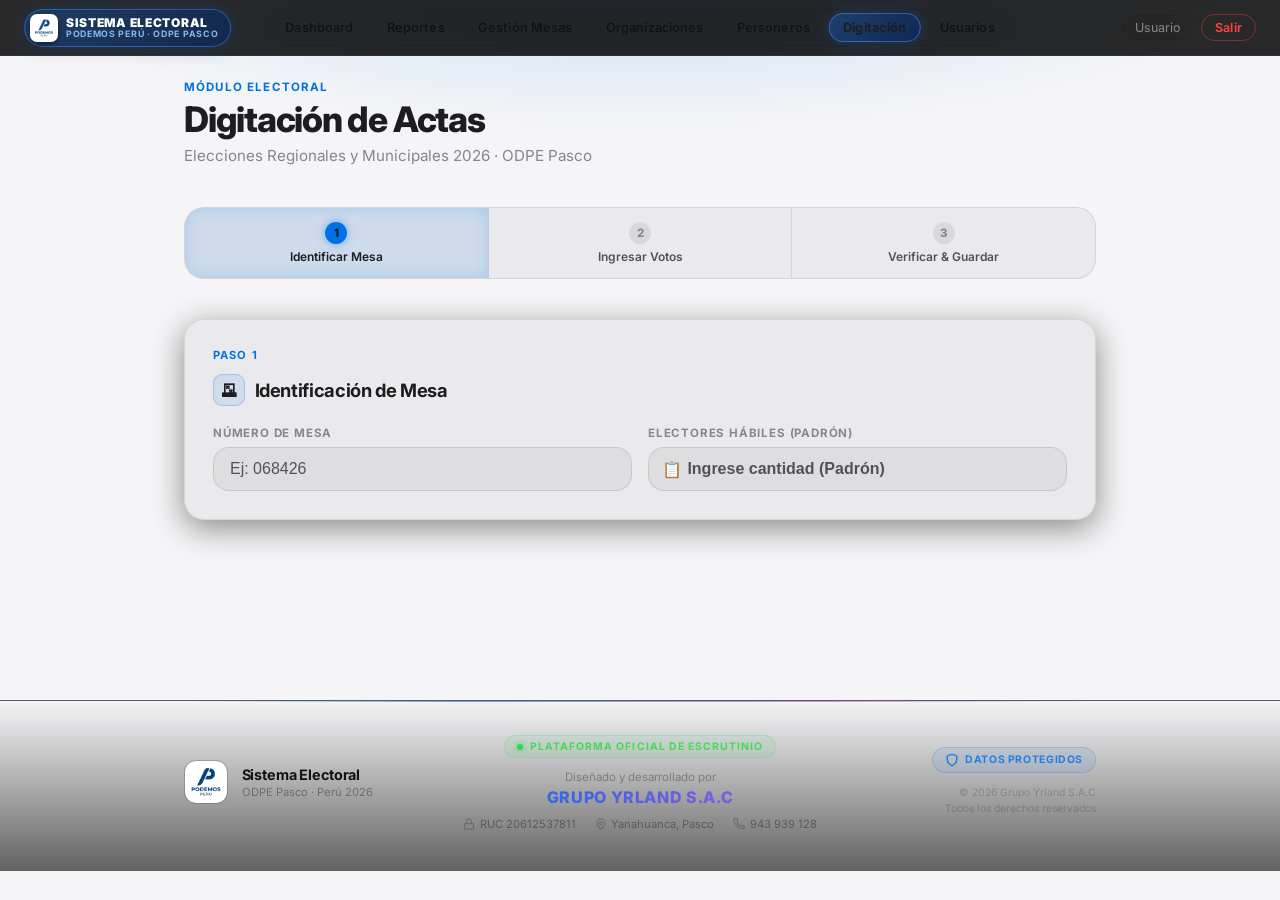
==== index.html @ b5cadf27 "color_fondo" ====
<!DOCTYPE html>
<html lang="es">
<head>
    <meta charset="UTF-8">
    <meta name="viewport" content="width=device-width, initial-scale=1.0">
    <meta http-equiv="Cache-Control" content="no-cache, no-store, must-revalidate">
    <meta http-equiv="Pragma" content="no-cache">
    <meta http-equiv="Expires" content="0">
    <title>Digitación de Actas | Sistema Electoral ODPE PASCO</title>
    <meta name="description" content="Digitación y cómputo de votos por organización política. Elecciones Regionales 2026 - ODPE Pasco.">
    <link rel="preconnect" href="https://fonts.googleapis.com">
    <link href="https://fonts.googleapis.com/css2?family=Inter:wght@300;400;500;600;700;800&display=swap" rel="stylesheet">
    <link rel="stylesheet" href="css/style.css?v=6">
    <style>
        /* ═══════════════════════════════════
           DESIGN TOKENS — Apple Dark
        ═══════════════════════════════════ */
        :root {
            --bg:           #000;
            --bg2:          #0a0a0a;
            --surface:      rgba(0, 0, 0, 0.045);
            --surface-h:    rgba(0, 0, 0, 0.075);
            --surface-a:    rgba(0, 0, 0, 0.10);
            --border:       rgba(0, 0, 0, 0.09);
            --border-h:     rgba(0, 0, 0, 0.16);
            --accent:       #0071e3;
            --accent-h:     #0077ed;
            --accent-glow:  rgba(0,113,227,0.3);
            --accent-light: rgba(0,113,227,0.12);
            --text:         #f5f5f7;
            --text-2:       #86868b;
            --text-3:       #515154;
            --ok:           #32d74b;
            --ok-light:     rgba(50,215,75,0.12);
            --warn:         #ffd60a;
            --warn-light:   rgba(255,214,10,0.12);
            --err:          #ff453a;
            --err-light:    rgba(255,69,58,0.12);
            --r:            16px;
            --r-lg:         20px;
            --shadow:       0 8px 32px rgba(0,0,0,0.55);
            --t:            all 0.22s cubic-bezier(0.4,0,0.2,1);
        }
        *,*::before,*::after{margin:0;padding:0;box-sizing:border-box;}
        html{scroll-behavior:smooth;}
        body{
            font-family:'Inter',-apple-system,BlinkMacSystemFont,sans-serif;
            background:var(--bg); color:var(--text);
            min-height:100vh; overflow-x:hidden;
            -webkit-font-smoothing:antialiased;
        }
        body::before{
            content:''; position:fixed; top:0;left:0;right:0;height:500px;
            background:radial-gradient(ellipse 70% 45% at 50% -5%,rgba(0,113,227,0.16) 0%,transparent 70%);
            pointer-events:none;z-index:0;
        }

        /* ── MESA FIELD STATES ── */
        .field-input.mesa-ok{
            border-color:rgba(50,215,75,0.5) !important;
            background:rgba(50,215,75,0.06) !important;
            box-shadow:0 0 0 3px rgba(50,215,75,0.18) !important;
        }
        .field-input.mesa-err{
            border-color:rgba(255,69,58,0.55) !important;
            background:rgba(255,69,58,0.06) !important;
            box-shadow:0 0 0 3px rgba(255,69,58,0.18) !important;
        }
        .mesa-feedback{
            margin-top:0.55rem;
            font-size:0.8rem;font-weight:600;
            display:flex;align-items:center;gap:0.4rem;
            padding:0.55rem 0.85rem;border-radius:10px;
            display:none;
            animation:feedIn 0.3s cubic-bezier(0.34,1.4,0.64,1);
        }
        @keyframes feedIn{from{opacity:0;transform:translateY(-6px);}to{opacity:1;transform:translateY(0);}}
        .mesa-feedback.ok{
            display:flex;
            background:rgba(50,215,75,0.1);
            border:0.5px solid rgba(50,215,75,0.25);
            color:var(--ok);
        }
        .mesa-feedback.err{
            display:flex;
            background:rgba(255,69,58,0.1);
            border:0.5px solid rgba(255,69,58,0.25);
            color:var(--err);
        }
        .mesa-feedback.loading{
            display:flex;
            background:rgba(0, 0, 0, 0.04);
            border:0.5px solid var(--border);
            color:var(--text-2);
        }
        /* Navbar brand — Podemos Perú colors */
        .navbar-brand-wrap{
            display:flex;align-items:center;gap:0.5rem;
            background:linear-gradient(135deg,rgba(27,75,138,0.55),rgba(10,40,90,0.7));
            border:1px solid rgba(59,130,246,0.55);
            border-radius:22px;
            padding:0.25rem 0.75rem 0.25rem 0.3rem;
            box-shadow:0 0 18px rgba(27,75,138,0.4),inset 0 0.5px 0 rgba(0, 0, 0, 0.1);
            text-decoration:none;flex-shrink:0;
        }
        .navbar-brand-wrap:hover{
            border-color:rgba(59,130,246,0.85);
            box-shadow:0 0 28px rgba(27,75,138,0.65),inset 0 0.5px 0 rgba(0, 0, 0, 0.15);
        }
        .navbar-logo{
            width:28px;height:28px;border-radius:7px;
            object-fit:cover;flex-shrink:0;
            background:white;padding:1px;
            box-shadow:0 2px 6px rgba(0,0,0,0.5);
        }
        .navbar-brand-text{
            display:flex;flex-direction:column;line-height:1.15;
        }
        .navbar-brand-main{
            font-size:0.75rem;font-weight:900;letter-spacing:0.06em;
            text-transform:uppercase;
            color:#1d1d1f;
            text-shadow:0 0 10px rgba(96,165,250,0.7);
        }
        .navbar-brand-sub{
            font-size:0.55rem;font-weight:700;letter-spacing:0.08em;
            text-transform:uppercase;
            color:#93c5fd;
            opacity:0.9;
        }

        
        /* ── TABS ── */
        .tabs-container {
            display: flex;
            gap: 0.5rem;
            margin-bottom: 1.5rem;
            border-bottom: 1px solid var(--border);
            padding-bottom: 0.5rem;
            overflow-x: auto;
        }
        .tab-btn {
            background: var(--surface);
            border: 1px solid var(--border);
            color: var(--text-2);
            padding: 0.5rem 1rem;
            border-radius: 8px;
            font-size: 0.85rem;
            font-weight: 600;
            cursor: pointer;
            transition: var(--t);
            white-space: nowrap;
        }
        .tab-btn:hover {
            background: var(--surface-h);
            color: var(--text);
        }
        .tab-btn.active {
            background: var(--accent-light);
            border-color: rgba(0,113,227,0.4);
            color: var(--accent);
        }
        .tab-content {
            display: none;
            animation: feedIn 0.3s cubic-bezier(0.34,1.4,0.64,1);
        }
        .tab-content.active {
            display: block;
        }

        /* ── NAVBAR ── */
        .navbar{
            position:fixed;top:0;left:0;right:0;z-index:1000;
            display:flex;align-items:center;justify-content:space-between;
            padding:0 1.5rem;height:56px;
            background:rgba(0, 0, 0, 0.82);
            backdrop-filter:saturate(180%) blur(24px);
            -webkit-backdrop-filter:saturate(180%) blur(24px);
            border-bottom:1px solid rgba(59,130,246,0.15);
        }
        .navbar-brand{
            font-size:1rem;font-weight:800;letter-spacing:-0.02em;
            background:linear-gradient(135deg,#60a5fa,#a78bfa);
            -webkit-background-clip:text;-webkit-text-fill-color:transparent;background-clip:text;
            white-space:nowrap;
        }
        .navbar-links{
            display:flex;align-items:center;gap:0.3rem;
            position:absolute;left:50%;transform:translateX(-50%);
            background:rgba(0, 0, 0, 0.04);
            border:0.5px solid rgba(0, 0, 0, 0.09);
            border-radius:26px;
            padding:0.22rem 0.3rem;
        }
        .navbar-links a{
            color:rgba(0, 0, 0, 0.55);
            text-decoration:none;
            font-size:0.8rem;
            font-weight:600;
            letter-spacing:0.01em;
            padding:0.38rem 0.9rem;
            border-radius:20px;
            border:0.5px solid transparent;
            transition:var(--t);
            white-space:nowrap;
        }
        .navbar-links a:hover{
            color:white;
            background:rgba(59,130,246,0.12);
            border-color:rgba(59,130,246,0.35);
            box-shadow:0 0 10px rgba(59,130,246,0.2);
        }
        .navbar-links a.active{
            color:white;
            background:linear-gradient(135deg,rgba(27,75,138,0.65),rgba(10,40,90,0.8));
            border-color:rgba(59,130,246,0.6);
            box-shadow:0 0 14px rgba(27,75,138,0.5), inset 0 0.5px 0 rgba(0, 0, 0, 0.1);
            font-weight:700;
        }
        .navbar-user{display:flex;align-items:center;gap:0.75rem;}
        .nav-user-name{
            font-size:0.8rem;color:var(--text-2);
            background:rgba(0, 0, 0, 0.04);
            border:0.5px solid rgba(0, 0, 0, 0.09);
            padding:0.3rem 0.75rem;border-radius:20px;
        }
        .btn-logout{
            background:transparent;border:0.5px solid rgba(255,69,58,0.4);
            color:var(--err);padding:0.35rem 0.85rem;border-radius:20px;
            font-size:0.8rem;font-weight:600;cursor:pointer;transition:var(--t);
            letter-spacing:0.02em;
        }
        .btn-logout:hover{background:var(--err);color:white;border-color:var(--err);box-shadow:0 0 12px rgba(255,69,58,0.4);}

        /* ── PAGE WRAPPER ── */
        .page{
            position:relative;z-index:1;
            max-width:960px;margin:0 auto;
            padding:80px 1.5rem 5rem;
        }

        /* ── PAGE HEADER ── */
        .page-eyebrow{
            font-size:0.72rem;font-weight:700;letter-spacing:0.1em;
            text-transform:uppercase;color:var(--accent);margin-bottom:0.4rem;
        }
        .page-title{
            font-size:2.2rem;font-weight:800;letter-spacing:-0.035em;
            line-height:1.1;margin-bottom:0.35rem;
        }
        .page-sub{font-size:0.95rem;color:var(--text-2);margin-bottom:2.5rem;}

        /* ── STEP INDICATOR ── */
        .steps{
            display:flex;gap:0;margin-bottom:2.5rem;
            background:var(--surface);border:0.5px solid var(--border);
            border-radius:var(--r-lg);overflow:hidden;
        }
        .step{
            flex:1;padding:0.9rem 0.5rem;text-align:center;
            font-size:0.75rem;font-weight:600;color:var(--text-3);
            border-right:0.5px solid var(--border);transition:var(--t);
            position:relative;
        }
        .step:last-child{border-right:none;}
        .step.active{background:var(--accent-light);color:var(--accent);}
        .step.done{color:var(--ok);}
        .step-num{
            display:block;width:22px;height:22px;border-radius:50%;
            margin:0 auto 0.3rem;font-size:0.72rem;font-weight:800;
            background:rgba(0, 0, 0, 0.08);line-height:22px;
        }
        .step.active .step-num{background:var(--accent);color:white;}
        .step.done .step-num{background:var(--ok);color:white;}

        /* ── SECTION CARD ── */
        .section-card{
            background:var(--surface);border:0.5px solid var(--border);
            border-radius:var(--r-lg);padding:1.75rem;margin-bottom:1.25rem;
            transition:var(--t);
        }
        .section-card:hover{border-color:var(--border-h);}
        .section-label{
            font-size:0.7rem;font-weight:700;letter-spacing:0.1em;
            text-transform:uppercase;color:var(--accent);margin-bottom:0.75rem;
        }
        .section-title{
            font-size:1.15rem;font-weight:700;letter-spacing:-0.02em;
            margin-bottom:1.25rem;display:flex;align-items:center;gap:0.6rem;
        }
        .section-title-icon{
            width:32px;height:32px;border-radius:9px;
            background:var(--accent-light);display:flex;align-items:center;justify-content:center;
            font-size:1rem;flex-shrink:0;
        }

        /* ── FORM FIELDS ── */
        .fields-grid{
            display:grid;grid-template-columns:1fr 1fr;gap:1rem;
        }
        @media(max-width:600px){.fields-grid{grid-template-columns:1fr;}}
        .field-group{display:flex;flex-direction:column;gap:0.4rem;}
        .field-group.full{grid-column:1/-1;}
        .field-label{
            font-size:0.72rem;font-weight:700;letter-spacing:0.07em;
            text-transform:uppercase;color:var(--text-2);
        }
        .field-input{
            background:rgba(0, 0, 0, 0.05);border:0.5px solid rgba(0, 0, 0, 0.1);
            border-radius:var(--r);padding:0.75rem 1rem;
            color:var(--text);font-size:1rem;font-weight:500;
            outline:none;transition:var(--t);width:100%;
        }
        .field-input::placeholder{color:var(--text-3);}
        .field-input:focus{
            border-color:var(--accent);background:rgba(0,113,227,0.07);
            box-shadow:0 0 0 3px var(--accent-glow);
        }
        select.field-input{cursor:pointer;}
        select.field-input option{background:#1c1c1e;color:var(--text);}

        /* ── MESA INFO CHIP (carga desde API) ── */
        .mesa-chip{
            margin-top:0.75rem;padding:0.6rem 1rem;
            background:var(--ok-light);border:0.5px solid rgba(50,215,75,0.22);
            border-radius:var(--r);font-size:0.82rem;color:var(--ok);
            display:none;align-items:center;gap:0.5rem;
        }
        .mesa-chip.visible{display:flex;}

        /* ══════════════════════════════════════
           PARTY CARDS — diseño con logo
        ══════════════════════════════════════ */
        .parties-grid{
            display:grid;
            grid-template-columns:repeat(auto-fill,minmax(270px,1fr));
            gap:0.9rem;
        }

        .party-card{
            background:rgba(0, 0, 0, 0.03);
            border:0.5px solid var(--border);
            border-radius:var(--r-lg);
            padding:1rem 1rem 1rem 1rem;
            display:flex;flex-direction:column;gap:0.85rem;
            transition:var(--t);
            position:relative;overflow:hidden;
            animation:cardIn 0.35s cubic-bezier(0.34,1.4,0.64,1) both;
        }
        @keyframes cardIn{
            from{opacity:0;transform:translateY(14px) scale(0.97);}
            to{opacity:1;transform:translateY(0) scale(1);}
        }
        .party-card::before{
            content:'';position:absolute;inset:0;
            background:linear-gradient(135deg,rgba(0, 0, 0, 0.025) 0%,transparent 55%);
            pointer-events:none;
        }
        .party-card:hover{
            border-color:rgba(0, 0, 0, 0.15);
            background:rgba(0, 0, 0, 0.055);
            transform:translateY(-2px);box-shadow:var(--shadow);
        }
        .party-card:focus-within{
            border-color:rgba(0,113,227,0.45);
            box-shadow:0 0 0 3px rgba(0,113,227,0.18);
        }

        /* Card header: logo + nombre */
        .party-head{display:flex;align-items:center;gap:0.75rem;}
        .party-logo{
            flex-shrink:0;
            width:52px;height:52px;border-radius:12px;
            background:rgba(0, 0, 0, 0.06);
            border:0.5px solid var(--border);
            display:flex;align-items:center;justify-content:center;
            overflow:hidden;
        }
        .party-logo img{
            width:100%;height:100%;object-fit:contain;border-radius:10px;
        }
        .party-logo-placeholder{font-size:1.5rem;opacity:0.35;}
        .party-meta{flex:1;min-width:0;}
        .party-order{
            font-size:0.65rem;font-weight:700;letter-spacing:0.08em;
            text-transform:uppercase;color:var(--accent);margin-bottom:0.1rem;
        }
        .party-name{
            font-size:0.88rem;font-weight:700;line-height:1.3;
            color:var(--text);
        }
        .party-siglas{font-size:0.75rem;color:var(--text-2);margin-top:0.1rem;}

        /* Vote counter */
        .vote-counter{
            display:flex;align-items:center;justify-content:space-between;
            gap:0.5rem;
            background:rgba(0,0,0,0.3);
            border:0.5px solid rgba(0, 0, 0, 0.08);
            border-radius:var(--r);padding:0.3rem 0.4rem 0.3rem 0.75rem;
        }
        .vote-value{
            flex:1;text-align:center;
            font-size:1.75rem;font-weight:800;letter-spacing:-0.04em;
            color:var(--text);background:transparent;border:none;
            outline:none;width:100%;min-width:0;
            -moz-appearance:textfield;
        }
        .vote-value::-webkit-outer-spin-button,
        .vote-value::-webkit-inner-spin-button{-webkit-appearance:none;margin:0;}
        .vote-value:focus{color:#60a5fa;}
        .btn-step{
            flex-shrink:0;width:36px;height:36px;border-radius:10px;
            background:rgba(0, 0, 0, 0.08);border:0.5px solid rgba(0, 0, 0, 0.1);
            color:var(--text-2);font-size:1.2rem;font-weight:700;
            cursor:pointer;transition:var(--t);
            display:flex;align-items:center;justify-content:center;
            line-height:1;user-select:none;
        }
        .btn-step:hover{background:var(--accent-light);color:var(--accent);border-color:rgba(0,113,227,0.3);}
        .btn-step:active{transform:scale(0.9);}
        .btn-step.minus:hover{background:var(--err-light);color:var(--err);border-color:rgba(255,69,58,0.3);}

        /* Cuando el input tiene valor > 0 */
        .party-card.has-votes{border-color:rgba(0,113,227,0.3);}
        .party-card.has-votes .vote-value{color:#60a5fa;}

        /* ── OTROS VOTOS (blancos, nulos, impugnados) ── */
        .other-votes-grid{
            display:grid;grid-template-columns:repeat(auto-fill,minmax(200px,1fr));gap:0.9rem;
        }
        .other-card{
            border:0.5px solid var(--border);border-radius:var(--r);
            padding:1rem;display:flex;flex-direction:column;gap:0.75rem;
            background:rgba(0, 0, 0, 0.03);transition:var(--t);
        }
        .other-card:focus-within{box-shadow:0 0 0 3px rgba(0,113,227,0.18);}
        .other-label{
            font-size:0.75rem;font-weight:700;letter-spacing:0.06em;
            text-transform:uppercase;display:flex;align-items:center;gap:0.4rem;
        }
        .other-label.blanco{color:#94a3b8;}
        .other-label.nulo{color:var(--err);}
        .other-label.impugnado{color:var(--warn);}
        .other-dot{width:8px;height:8px;border-radius:50%;flex-shrink:0;}
        .other-dot.blanco{background:#94a3b8;}
        .other-dot.nulo{background:var(--err);}
        .other-dot.impugnado{background:var(--warn);}

        /* ── VALIDATION BANNER ── */
        .validation-box{
            border-radius:var(--r);padding:1rem 1.25rem;
            display:flex;justify-content:space-between;align-items:center;
            flex-wrap:wrap;gap:0.75rem;margin-top:1.5rem;
            transition:var(--t);
            border:0.5px solid rgba(0, 0, 0, 0.08);
            background:rgba(0, 0, 0, 0.03);
        }
        .validation-box.ok{background:var(--ok-light);border-color:rgba(50,215,75,0.3);}
        .validation-box.err{background:var(--err-light);border-color:rgba(255,69,58,0.3);}
        .validation-box.warn{background:var(--warn-light);border-color:rgba(255,214,10,0.3);}
        .validation-box.info{background:rgba(0,113,227,0.12);border-color:rgba(59,130,246,0.35);}
        .val-left{display:flex;align-items:center;gap:0.6rem;flex-wrap:wrap;}
        .val-icon{font-size:1.2rem;}
        .val-text{font-size:0.9rem;font-weight:600;}
        .validation-box.ok   .val-text{color:var(--ok);}
        .validation-box.err  .val-text{color:var(--err);}
        .validation-box.warn .val-text{color:var(--warn);}
        .validation-box.info .val-text{color:#93c5fd;}
        .val-right{font-size:0.82rem;color:var(--text-2);font-weight:500;}
        .val-right strong{color:var(--text);font-weight:700;}
        .btn-val-sync{
            background:linear-gradient(135deg,#0071e3,#005bb5);
            border:none;color:#1d1d1f;
            padding:0.25rem 0.65rem;border-radius:8px;
            font-size:0.75rem;font-weight:700;cursor:pointer;
            display:inline-flex;align-items:center;gap:0.3rem;
            box-shadow:0 2px 8px rgba(0,113,227,0.35);
            transition:all 0.15s ease;
            vertical-align:middle;
        }
        .btn-val-sync:hover{
            background:#0077ed;transform:translateY(-1px);box-shadow:0 4px 12px rgba(0,113,227,0.5);
        }

        /* Progress bar */
        .vote-progress{
            width:100%;height:4px;border-radius:2px;
            background:rgba(0, 0, 0, 0.07);
            margin-top:0.75rem;overflow:hidden;
        }
        .vote-progress-fill{
            height:100%;border-radius:2px;width:0%;
            background:linear-gradient(90deg,var(--accent),#a78bfa);
            transition:width 0.4s cubic-bezier(0.4,0,0.2,1);
        }

        /* ── SUBMIT BUTTON ── */
        .btn-submit{
            width:100%;margin-top:1.5rem;padding:1rem;
            background:var(--accent);border:none;border-radius:14px;
            color:white;font-size:1rem;font-weight:700;letter-spacing:0.01em;
            cursor:pointer;transition:var(--t);
            display:flex;align-items:center;justify-content:center;gap:0.5rem;
        }
        .btn-submit:hover:not(:disabled){
            background:var(--accent-h);transform:translateY(-1px);
            box-shadow:0 6px 24px var(--accent-glow);
        }
        .btn-submit:disabled{
            background:rgba(0, 0, 0, 0.08);color:var(--text-3);
            cursor:not-allowed;transform:none;box-shadow:none;
        }

        /* ── LOADING SKELETON ── */
        .skeleton{
            background:rgba(0, 0, 0, 0.06);border-radius:var(--r-lg);
            animation:shimmer 1.4s ease infinite;
            height:120px;
        }
        @keyframes shimmer{
            0%,100%{opacity:0.6;} 50%{opacity:1;}
        }

        /* ── TOAST ── */
        .toast{
            position:fixed;bottom:2rem;left:50%;
            transform:translateX(-50%) translateY(120px);
            background:rgba(28,28,30,0.96);backdrop-filter:blur(20px);
            border:0.5px solid var(--border);border-radius:22px;
            padding:0.75rem 1.25rem;
            font-size:0.875rem;font-weight:500;color:var(--text);
            z-index:9999;display:flex;align-items:center;gap:0.5rem;
            transition:transform 0.4s cubic-bezier(0.34,1.56,0.64,1);
            white-space:nowrap;box-shadow:var(--shadow);
        }
        .toast.show{transform:translateX(-50%) translateY(0);}
        .toast.success{border-color:rgba(50,215,75,0.3);}
        .toast.error{border-color:rgba(255,69,58,0.3);}

        /* Spinner */
        .spinner{
            display:inline-block;width:16px;height:16px;
            border:2px solid rgba(0, 0, 0, 0.15);border-top-color:white;
            border-radius:50%;animation:spin 0.7s linear infinite;
        }
        @keyframes spin{to{transform:rotate(360deg);}}

        @media(max-width:768px){
            .navbar-links{display:none;}
            .page-title{font-size:1.7rem;}
            .steps{display:none;}
            .parties-grid{grid-template-columns:1fr 1fr;}
        }
        @media(max-width:480px){
            .parties-grid{grid-template-columns:1fr;}
        }
    </style>
</head>
<body>

<!-- ── NAVBAR ── -->
<nav class="navbar">
    <a href="dashboard.html" class="navbar-brand-wrap">
        <img src="img/podemos_peru_logo.jpg" alt="Podemos Perú" class="navbar-logo">
        <div class="navbar-brand-text">
            <span class="navbar-brand-main">Sistema Electoral</span>
            <span class="navbar-brand-sub">Podemos Perú &middot; ODPE Pasco</span>
        </div>
    </a>
    <div class="navbar-links">
        <a href="dashboard.html">Dashboard</a>
        <a href="reportes.html">Reportes</a>
        <a href="mesas.html">Gestión Mesas</a>
        <a href="organizaciones.html">Organizaciones</a>
        <a href="personeros.html">Personeros</a>
        <a href="index.html" class="active">Digitación</a>
        <a href="usuarios.html">Usuarios</a>
    </div>
    <div class="navbar-user">
        <span class="nav-user-name" id="navUsername">Usuario</span>
        <button class="btn-logout" id="btnLogout">Salir</button>
    </div>
</nav>

<div class="page">

    <!-- Header -->
    <p class="page-eyebrow">Módulo Electoral</p>
    <h1 class="page-title">Digitación de Actas</h1>
    <p class="page-sub">Elecciones Regionales y Municipales 2026 · ODPE Pasco</p>

    <!-- Steps -->
    <div class="steps">
        <div class="step active" id="step1">
            <span class="step-num">1</span>Identificar Mesa
        </div>
        <div class="step" id="step2">
            <span class="step-num">2</span>Ingresar Votos
        </div>
        <div class="step" id="step3">
            <span class="step-num">3</span>Verificar &amp; Guardar
        </div>
    </div>

    <form id="actaForm" novalidate>

        <!-- ══ PASO 1: IDENTIFICACIÓN ══ -->
        <div class="section-card">
            <p class="section-label">Paso 1</p>
            <h2 class="section-title">
                <span class="section-title-icon">🗳</span>
                Identificación de Mesa
            </h2>
            <div class="fields-grid">
                <div class="field-group">
                    <label class="field-label" for="id_mesa">Número de Mesa</label>
                    <div style="position:relative;">
                        <input type="text" class="field-input" id="id_mesa" name="id_mesa"
                               placeholder="Ej: 068426" required maxlength="10"
                               autocomplete="off" inputmode="numeric"
                               style="padding-right:2.5rem;">
                        <span id="mesaSpinner" style="position:absolute;right:0.9rem;top:50%;transform:translateY(-50%);display:none;">
                            <span class="spinner" style="width:14px;height:14px;border-width:1.5px;"></span>
                        </span>
                    </div>
                    <div class="mesa-feedback" id="mesaFeedback"></div>
                </div>

                <div class="field-group">
                    <label class="field-label" for="electores_habiles">
                        Electores Hábiles (Padrón)
                    </label>
                    <div style="position:relative;">
                        <input type="number" class="field-input" id="electores_habiles"
                               placeholder="Ingrese cantidad (Padrón)"
                               required min="1" inputmode="numeric"
                               style="padding-left:2.4rem;color:var(--ok);font-weight:700;">
                        <span style="position:absolute;left:0.85rem;top:50%;transform:translateY(-50%);font-size:1rem;pointer-events:none;">&#x1F4CB;</span>
                    </div>
                </div>

                <!-- Info del Personero (Se muestra dinámicamente) -->
                <div class="field-group" id="personeroBox" style="display: none; grid-column: 1 / -1; background: rgba(50,215,75,0.08); border: 1px solid rgba(50,215,75,0.2); border-radius: var(--radius-md); padding: 1rem; margin-top: 0.5rem;">
                    <div style="display: flex; align-items: center; gap: 0.75rem;">
                        <div style="font-size: 2rem;">👤</div>
                        <div>
                            <div style="font-size: 0.75rem; color: var(--success); font-weight: 700; text-transform: uppercase; letter-spacing: 0.05em; margin-bottom: 0.2rem;">
                                Personero <span id="personeroTipoLabel">Titular</span> Asignado
                            </div>
                            <div id="personeroNombreLabel" style="font-size: 1.1rem; font-weight: 800; color: var(--text-primary); line-height: 1.2;"></div>
                            <div style="font-size: 0.85rem; color: var(--text-secondary); margin-top: 0.2rem;">
                                DNI: <span id="personeroDniLabel" style="color: var(--text-primary); font-weight: 600;"></span> &nbsp;&middot;&nbsp; 
                                Cel: <span id="personeroCelLabel" style="color: var(--text-primary); font-weight: 600;"></span>
                            </div>
                        </div>
                    </div>
                </div>

            </div>
            <!-- Chip de mesa encontrada -->
            <div class="mesa-chip" id="mesaChip">
                <span>✓</span>
                <span id="mesaChipText">Mesa verificada</span>
            </div>
        </div>

        
        <!-- ══ PASO 2: ESCRUTINIO ══ -->
        <div class="section-card" id="escrutinioSection" style="display:none;">
            <p class="section-label">Paso 2</p>
            <h2 class="section-title">
                <span class="section-title-icon">📝</span>
                Ingreso de Escrutinio por Elección
            </h2>
            
            <div class="tabs-container" id="tabsContainer">
                <button type="button" class="tab-btn active" data-tab="1">1. Acta Regional</button>
                <button type="button" class="tab-btn" data-tab="2">2. Acta Municipal</button>
            </div>

            <!-- Banner llamativo de bloqueo -->
            <div id="alertLockContainer" style="display:none; background:linear-gradient(135deg, rgba(255,159,10,0.2), rgba(255,69,58,0.1)); border:1px solid rgba(255,159,10,0.5); padding:1.25rem; border-radius:12px; margin-bottom:1.5rem; align-items:flex-start; gap:1rem; box-shadow: 0 4px 16px rgba(255,159,10,0.15);">
                <div style="font-size:2rem; line-height:1;">⚠️</div>
                <div>
                    <h4 style="color:#ff9f0a; font-size:1rem; margin-bottom:0.3rem; font-weight:800; text-transform:uppercase; letter-spacing:0.05em;">Atención: Datos ya registrados</h4>
                    <p id="alertLockText" style="color:#e5e5ea; font-size:0.9rem; line-height:1.5;">Ya existen datos registrados.</p>
                </div>
            </div>

            <div class="tab-content active" id="tab-content-1">
                <h3 class="section-title" style="font-size: 0.95rem; margin-bottom: 1rem; text-align: center; color: var(--accent);">
                    ELECCIONES REGIONALES
                </h3>
                
                <div class="table-responsive" style="overflow-x: auto; margin-bottom: 1rem;">
                    <table class="acta-table" style="width: 100%; border-collapse: collapse; background: rgba(0, 0, 0, 0.03); border: 1px solid var(--border); border-radius: var(--r-lg);">
                        <thead>
                            <tr>
                                <th style="padding: 1rem; border-bottom: 1px solid var(--border); text-align: left; width: 40%;">ORGANIZACIONES POLÍTICAS</th>
                                <th style="padding: 1rem; border-bottom: 1px solid var(--border); text-align: center; border-left: 1px solid var(--border);">GOB. Y VICEGOB.</th>
                                <th style="padding: 1rem; border-bottom: 1px solid var(--border); text-align: center; border-left: 1px solid var(--border);">CONSEJERO REGIONAL</th>
                            </tr>
                        </thead>
                        <tbody id="partidosContainer_1">
                            <!-- Filas generadas por JS -->
                        </tbody>
                        <tbody>
                            <!-- Otros votos -->
                            <tr style="background: rgba(0, 0, 0, 0.01);">
                                <td style="padding: 1rem; border-bottom: 1px solid var(--border); font-weight: bold;">VOTOS EN BLANCO</td>
                                <td style="padding: 0.5rem; border-bottom: 1px solid var(--border); border-left: 1px solid var(--border); text-align: center;">
                                    <input type="number" class="vote-value other-input" id="votos_blancos_1" data-tab="1" value="0" min="0" inputmode="numeric" style="width: 100%; text-align: center; background: transparent; border: 1px solid rgba(0, 0, 0, 0.2); border-radius: 8px; color: var(--text); font-size: 1.5rem; font-weight: 800; outline: none; padding: 0.5rem;">
                                </td>
                                <td style="padding: 0.5rem; border-bottom: 1px solid var(--border); border-left: 1px solid var(--border); text-align: center;">
                                    <input type="number" class="vote-value other-input" id="votos_blancos_2" data-tab="2" value="0" min="0" inputmode="numeric" style="width: 100%; text-align: center; background: transparent; border: 1px solid rgba(0, 0, 0, 0.2); border-radius: 8px; color: var(--text); font-size: 1.5rem; font-weight: 800; outline: none; padding: 0.5rem;">
                                </td>
                            </tr>
                            <tr style="background: rgba(0, 0, 0, 0.01);">
                                <td style="padding: 1rem; border-bottom: 1px solid var(--border); font-weight: bold;">VOTOS NULOS</td>
                                <td style="padding: 0.5rem; border-bottom: 1px solid var(--border); border-left: 1px solid var(--border); text-align: center;">
                                    <input type="number" class="vote-value other-input" id="votos_nulos_1" data-tab="1" value="0" min="0" inputmode="numeric" style="width: 100%; text-align: center; background: transparent; border: 1px solid rgba(0, 0, 0, 0.2); border-radius: 8px; color: var(--text); font-size: 1.5rem; font-weight: 800; outline: none; padding: 0.5rem;">
                                </td>
                                <td style="padding: 0.5rem; border-bottom: 1px solid var(--border); border-left: 1px solid var(--border); text-align: center;">
                                    <input type="number" class="vote-value other-input" id="votos_nulos_2" data-tab="2" value="0" min="0" inputmode="numeric" style="width: 100%; text-align: center; background: transparent; border: 1px solid rgba(0, 0, 0, 0.2); border-radius: 8px; color: var(--text); font-size: 1.5rem; font-weight: 800; outline: none; padding: 0.5rem;">
                                </td>
                            </tr>
                            <tr style="background: rgba(0, 0, 0, 0.01);">
                                <td style="padding: 1rem; border-bottom: 1px solid var(--border); font-weight: bold;">VOTOS IMPUGNADOS</td>
                                <td style="padding: 0.5rem; border-bottom: 1px solid var(--border); border-left: 1px solid var(--border); text-align: center;">
                                    <input type="number" class="vote-value other-input" id="votos_impugnados_1" data-tab="1" value="0" min="0" inputmode="numeric" style="width: 100%; text-align: center; background: transparent; border: 1px solid rgba(0, 0, 0, 0.2); border-radius: 8px; color: var(--text); font-size: 1.5rem; font-weight: 800; outline: none; padding: 0.5rem;">
                                </td>
                                <td style="padding: 0.5rem; border-bottom: 1px solid var(--border); border-left: 1px solid var(--border); text-align: center;">
                                    <input type="number" class="vote-value other-input" id="votos_impugnados_2" data-tab="2" value="0" min="0" inputmode="numeric" style="width: 100%; text-align: center; background: transparent; border: 1px solid rgba(0, 0, 0, 0.2); border-radius: 8px; color: var(--text); font-size: 1.5rem; font-weight: 800; outline: none; padding: 0.5rem;">
                                </td>
                            </tr>
                            <tr style="background: rgba(0, 0, 0, 0.05); font-weight: 800;">
                                <td style="padding: 1rem; border-bottom: 1px solid var(--border);">TOTAL DE VOTOS EMITIDOS</td>
                                <td style="padding: 1rem; border-bottom: 1px solid var(--border); border-left: 1px solid var(--border); text-align: center; color: var(--accent); font-size: 1.5rem;" id="sumVotos_1">0</td>
                                <td style="padding: 1rem; border-bottom: 1px solid var(--border); border-left: 1px solid var(--border); text-align: center; color: var(--accent); font-size: 1.5rem;" id="sumVotos_2">0</td>
                            </tr>
                            <tr>
                                <td style="padding: 1rem; border-bottom: 1px solid var(--border); font-weight: bold;">TOTAL DE CIUDADANOS QUE VOTARON</td>
                                <td colspan="2" style="padding: 1rem; border-bottom: 1px solid var(--border); border-left: 1px solid var(--border); text-align: center;">
                                    <input type="number" class="field-input total-votaron-input" id="total_votaron_1" data-tab="1" placeholder="0" required min="0" inputmode="numeric" style="width: 200px; text-align: center; margin: 0 auto; display: block; border-color: rgba(59,130,246,0.5); font-size: 1.5rem; padding: 0.5rem;">
                                    <input type="hidden" class="total-votaron-input" id="total_votaron_2" data-tab="2" value="0">
                                    <button type="button" class="btnAutoVotaron" data-target="1" style="display:inline-block;background:rgba(0,113,227,0.18);border:0.5px solid rgba(59,130,246,0.45);color:#93c5fd;padding:0.25rem 0.75rem;border-radius:10px;font-size:0.8rem;font-weight:700;cursor:pointer;margin-top:0.75rem;transition:all 0.2s ease;">⚡ Usar suma (<span class="btnAutoVotaronNum">0</span>)</button>
                                </td>
                            </tr>
                        </tbody>
                    </table>
                </div>
            </div>

            <div class="tab-content" id="tab-content-2">
                <h3 class="section-title" style="font-size: 0.95rem; margin-bottom: 1rem; text-align: center; color: #a78bfa;">
                    ELECCIONES MUNICIPALES
                </h3>
                
                <div class="table-responsive" style="overflow-x: auto; margin-bottom: 1rem;">
                    <table class="acta-table" style="width: 100%; border-collapse: collapse; background: rgba(0, 0, 0, 0.03); border: 1px solid var(--border); border-radius: var(--r-lg);">
                        <thead>
                            <tr>
                                <th style="padding: 1rem; border-bottom: 1px solid var(--border); text-align: left; width: 40%;">ORGANIZACIONES POLÍTICAS</th>
                                <th style="padding: 1rem; border-bottom: 1px solid var(--border); text-align: center; border-left: 1px solid var(--border);">PROVINCIAL</th>
                                <th style="padding: 1rem; border-bottom: 1px solid var(--border); text-align: center; border-left: 1px solid var(--border);">DISTRITAL</th>
                            </tr>
                        </thead>
                        <tbody id="partidosContainer_2">
                            <!-- Filas generadas por JS -->
                        </tbody>
                        <tbody>
                            <!-- Otros votos -->
                            <tr style="background: rgba(0, 0, 0, 0.01);">
                                <td style="padding: 1rem; border-bottom: 1px solid var(--border); font-weight: bold;">VOTOS EN BLANCO</td>
                                <td style="padding: 0.5rem; border-bottom: 1px solid var(--border); border-left: 1px solid var(--border); text-align: center;">
                                    <input type="number" class="vote-value other-input" id="votos_blancos_3" data-tab="3" value="0" min="0" inputmode="numeric" style="width: 100%; text-align: center; background: transparent; border: 1px solid rgba(0, 0, 0, 0.2); border-radius: 8px; color: var(--text); font-size: 1.5rem; font-weight: 800; outline: none; padding: 0.5rem;">
                                </td>
                                <td style="padding: 0.5rem; border-bottom: 1px solid var(--border); border-left: 1px solid var(--border); text-align: center;">
                                    <input type="number" class="vote-value other-input" id="votos_blancos_4" data-tab="4" value="0" min="0" inputmode="numeric" style="width: 100%; text-align: center; background: transparent; border: 1px solid rgba(0, 0, 0, 0.2); border-radius: 8px; color: var(--text); font-size: 1.5rem; font-weight: 800; outline: none; padding: 0.5rem;">
                                </td>
                            </tr>
                            <tr style="background: rgba(0, 0, 0, 0.01);">
                                <td style="padding: 1rem; border-bottom: 1px solid var(--border); font-weight: bold;">VOTOS NULOS</td>
                                <td style="padding: 0.5rem; border-bottom: 1px solid var(--border); border-left: 1px solid var(--border); text-align: center;">
                                    <input type="number" class="vote-value other-input" id="votos_nulos_3" data-tab="3" value="0" min="0" inputmode="numeric" style="width: 100%; text-align: center; background: transparent; border: 1px solid rgba(0, 0, 0, 0.2); border-radius: 8px; color: var(--text); font-size: 1.5rem; font-weight: 800; outline: none; padding: 0.5rem;">
                                </td>
                                <td style="padding: 0.5rem; border-bottom: 1px solid var(--border); border-left: 1px solid var(--border); text-align: center;">
                                    <input type="number" class="vote-value other-input" id="votos_nulos_4" data-tab="4" value="0" min="0" inputmode="numeric" style="width: 100%; text-align: center; background: transparent; border: 1px solid rgba(0, 0, 0, 0.2); border-radius: 8px; color: var(--text); font-size: 1.5rem; font-weight: 800; outline: none; padding: 0.5rem;">
                                </td>
                            </tr>
                            <tr style="background: rgba(0, 0, 0, 0.01);">
                                <td style="padding: 1rem; border-bottom: 1px solid var(--border); font-weight: bold;">VOTOS IMPUGNADOS</td>
                                <td style="padding: 0.5rem; border-bottom: 1px solid var(--border); border-left: 1px solid var(--border); text-align: center;">
                                    <input type="number" class="vote-value other-input" id="votos_impugnados_3" data-tab="3" value="0" min="0" inputmode="numeric" style="width: 100%; text-align: center; background: transparent; border: 1px solid rgba(0, 0, 0, 0.2); border-radius: 8px; color: var(--text); font-size: 1.5rem; font-weight: 800; outline: none; padding: 0.5rem;">
                                </td>
                                <td style="padding: 0.5rem; border-bottom: 1px solid var(--border); border-left: 1px solid var(--border); text-align: center;">
                                    <input type="number" class="vote-value other-input" id="votos_impugnados_4" data-tab="4" value="0" min="0" inputmode="numeric" style="width: 100%; text-align: center; background: transparent; border: 1px solid rgba(0, 0, 0, 0.2); border-radius: 8px; color: var(--text); font-size: 1.5rem; font-weight: 800; outline: none; padding: 0.5rem;">
                                </td>
                            </tr>
                            <tr style="background: rgba(0, 0, 0, 0.05); font-weight: 800;">
                                <td style="padding: 1rem; border-bottom: 1px solid var(--border);">TOTAL DE VOTOS EMITIDOS</td>
                                <td style="padding: 1rem; border-bottom: 1px solid var(--border); border-left: 1px solid var(--border); text-align: center; color: var(--accent); font-size: 1.5rem;" id="sumVotos_3">0</td>
                                <td style="padding: 1rem; border-bottom: 1px solid var(--border); border-left: 1px solid var(--border); text-align: center; color: var(--accent); font-size: 1.5rem;" id="sumVotos_4">0</td>
                            </tr>
                            <tr>
                                <td style="padding: 1rem; border-bottom: 1px solid var(--border); font-weight: bold;">TOTAL DE CIUDADANOS QUE VOTARON</td>
                                <td colspan="2" style="padding: 1rem; border-bottom: 1px solid var(--border); border-left: 1px solid var(--border); text-align: center;">
                                    <input type="number" class="field-input total-votaron-input" id="total_votaron_3" data-tab="3" placeholder="0" required min="0" inputmode="numeric" style="width: 200px; text-align: center; margin: 0 auto; display: block; border-color: rgba(59,130,246,0.5); font-size: 1.5rem; padding: 0.5rem;">
                                    <input type="hidden" class="total-votaron-input" id="total_votaron_4" data-tab="4" value="0">
                                    <button type="button" class="btnAutoVotaron" data-target="3" style="display:inline-block;background:rgba(0,113,227,0.18);border:0.5px solid rgba(59,130,246,0.45);color:#93c5fd;padding:0.25rem 0.75rem;border-radius:10px;font-size:0.8rem;font-weight:700;cursor:pointer;margin-top:0.75rem;transition:all 0.2s ease;">⚡ Usar suma (<span class="btnAutoVotaronNum">0</span>)</button>
                                </td>
                            </tr>
                        </tbody>
                    </table>
                </div>
            </div>

        </div>

        <!-- ══ PASO 3: VALIDACIÓN ══ -->
        <div class="section-card" id="validacionSection" style="display:none;">
            <p class="section-label">Paso 3</p>
            <h2 class="section-title">
                <span class="section-title-icon">✓</span>
                Verificación Consolidada
            </h2>

            <div id="validationsContainer">
                <!-- Generado por JS: 4 cajas de validación -->
            </div>

            <button type="submit" class="btn-submit" id="btnSubmit" disabled>
                <svg width="16" height="16" viewBox="0 0 24 24" fill="none" stroke="currentColor" stroke-width="2.5">
                    <path d="M19 21H5a2 2 0 0 1-2-2V5a2 2 0 0 1 2-2h11l5 5v11a2 2 0 0 1-2 2z"/>
                    <polyline points="17,21 17,13 7,13 7,21"/>
                    <polyline points="7,3 7,8 15,8"/>
                </svg>
                Guardar Actas (4)
            </button>
        </div>

    </form>

    <!-- PANEL DE ADMINISTRACIÓN (SOLO ADMIN) -->
    <div id="adminPanel" style="display: none; margin-top: 2rem; background: rgba(255,59,48,0.05); border: 1px solid rgba(255,59,48,0.2); border-radius: 20px; padding: 1.5rem; backdrop-filter: blur(16px);">
        <div style="display: flex; align-items: center; justify-content: space-between; flex-wrap: wrap; gap: 1rem;">
            <div>
                <h3 style="font-size: 1.1rem; font-weight: 800; color: #ff453a; display: flex; align-items: center; gap: 0.5rem; margin-bottom: 0.2rem;">
                    <span>⚠️</span> Zona de Peligro: Reiniciar Proceso Electoral
                </h3>
                <p style="font-size: 0.85rem; color: #86868b;">Esta acción eliminará todas las actas digitadas y vaciará los votos. Se usa para iniciar un nuevo escrutinio desde cero.</p>
            </div>
            <button id="btnLimpiarProceso" style="background: rgba(255,69,58,0.15); color: #ff453a; border: 1px solid rgba(255,69,58,0.4); padding: 0.7rem 1.2rem; border-radius: 12px; font-size: 0.85rem; font-weight: 700; cursor: pointer; transition: all 0.2s ease;">
                Limpiar Proceso Electoral
            </button>
        </div>
    </div>
</div>

<!-- Toast -->
<div class="toast" id="toast">
    <span id="toastMsg">Guardado</span>
</div>

<script src="js/auth.js?v=36"></script>
<script src="js/app.js?v=42"></script>


<!-- ════ FOOTER PREMIUM ════ -->
<footer class="site-footer">
    <div class="footer-inner">
        <!-- Gradient line top -->
        <div class="footer-gradient-line"></div>

        <div class="footer-grid">
            <!-- Branding col -->
            <div class="footer-brand">
                <div class="footer-logo-wrap">
                    <img src="img/podemos_peru_logo.jpg" alt="Podemos Perú" class="footer-logo-img">
                </div>
                <div>
                    <div class="footer-brand-name">Sistema Electoral</div>
                    <div class="footer-brand-sub">ODPE Pasco · Perú 2026</div>
                </div>
            </div>

            <!-- Center info col -->
            <div class="footer-info">
                <div class="footer-badge">
                    <span class="footer-badge-dot"></span> Plataforma Oficial de Escrutinio
                </div>
                <p class="footer-legal">
                    Diseñado y desarrollado por
                </p>
                <p class="footer-company">GRUPO YRLAND S.A.C</p>
                <div class="footer-meta-row">
                    <span class="footer-meta-item">
                        <svg width="12" height="12" viewBox="0 0 24 24" fill="none" stroke="currentColor" stroke-width="2.5"><rect x="3" y="11" width="18" height="11" rx="2"/><path d="M7 11V7a5 5 0 0 1 10 0v4"/></svg>
                        RUC 20612537811
                    </span>
                    <span class="footer-meta-sep">·</span>
                    <span class="footer-meta-item">
                        <svg width="12" height="12" viewBox="0 0 24 24" fill="none" stroke="currentColor" stroke-width="2.5"><path d="M20 10c0 6-8 12-8 12S4 16 4 10a8 8 0 1 1 16 0z"/><circle cx="12" cy="10" r="3"/></svg>
                        Yanahuanca, Pasco
                    </span>
                    <span class="footer-meta-sep">·</span>
                    <span class="footer-meta-item">
                        <svg width="12" height="12" viewBox="0 0 24 24" fill="none" stroke="currentColor" stroke-width="2.5"><path d="M22 16.92v3a2 2 0 0 1-2.18 2 19.79 19.79 0 0 1-8.63-3.07A19.5 19.5 0 0 1 4.69 12 19.79 19.79 0 0 1 1.61 3.5 2 2 0 0 1 3.59 1h3a2 2 0 0 1 2 1.72c.127.96.361 1.903.7 2.81a2 2 0 0 1-.45 2.11L7.91 8.96a16 16 0 0 0 7.93 7.93l1.32-.87a2 2 0 0 1 2.11-.45c.907.339 1.85.573 2.81.7A2 2 0 0 1 22 16.92z"/></svg>
                        943 939 128
                    </span>
                </div>
            </div>

            <!-- Right col -->
            <div class="footer-right">
                <div class="footer-secure-badge">
                    <svg width="14" height="14" viewBox="0 0 24 24" fill="none" stroke="currentColor" stroke-width="2.5"><path d="M12 22s8-4 8-10V5l-8-3-8 3v7c0 6 8 10 8 10z"/></svg>
                    Datos Protegidos
                </div>
                <div class="footer-copy">
                    © 2026 Grupo Yrland S.A.C<br>
                    Todos los derechos reservados
                </div>
            </div>
        </div>
    </div>
</footer>

<style>
.site-footer {
    position: relative;
    margin-top: 5rem;
    background: linear-gradient(180deg, transparent 0%, rgba(0,0,0,0.6) 100%);
    border-top: 0.5px solid rgba(0, 0, 0, 0.06);
}
.footer-gradient-line {
    height: 1px;
    background: linear-gradient(90deg, transparent 0%, rgba(0,113,227,0.6) 30%, rgba(175,82,222,0.6) 70%, transparent 100%);
    margin-bottom: 2rem;
}
.footer-inner {
    max-width: 960px;
    margin: 0 auto;
    padding: 0 1.5rem 2.5rem;
}
.footer-grid {
    display: grid;
    grid-template-columns: 1fr 2fr 1fr;
    gap: 2rem;
    align-items: center;
}
.footer-brand {
    display: flex;
    align-items: center;
    gap: 0.85rem;
}
.footer-logo-wrap {
    width: 44px;
    height: 44px;
    border-radius: 12px;
    background: rgba(0, 0, 0, 0.06);
    border: 0.5px solid rgba(0, 0, 0, 0.12);
    overflow: hidden;
    flex-shrink: 0;
    display: flex;
    align-items: center;
    justify-content: center;
}
.footer-logo-img {
    width: 100%;
    height: 100%;
    object-fit: contain;
    border-radius: 10px;
}
.footer-brand-name {
    font-size: 0.9rem;
    font-weight: 700;
    color: rgba(0, 0, 0, 0.9);
    letter-spacing: -0.01em;
}
.footer-brand-sub {
    font-size: 0.7rem;
    color: rgba(0, 0, 0, 0.35);
    margin-top: 0.1rem;
}
.footer-info {
    text-align: center;
}
.footer-badge {
    display: inline-flex;
    align-items: center;
    gap: 0.45rem;
    font-size: 0.65rem;
    font-weight: 700;
    letter-spacing: 0.1em;
    text-transform: uppercase;
    color: rgba(50,215,75,0.85);
    background: rgba(50,215,75,0.08);
    border: 0.5px solid rgba(50,215,75,0.2);
    border-radius: 30px;
    padding: 0.25rem 0.75rem;
    margin-bottom: 0.75rem;
}
.footer-badge-dot {
    width: 6px;
    height: 6px;
    border-radius: 50%;
    background: #32d74b;
    box-shadow: 0 0 6px #32d74b;
    animation: pulseDot 2s ease-in-out infinite;
}
@keyframes pulseDot {
    0%, 100% { opacity: 1; transform: scale(1); }
    50% { opacity: 0.5; transform: scale(0.8); }
}
.footer-legal {
    font-size: 0.72rem;
    color: rgba(0, 0, 0, 0.3);
    margin-bottom: 0.15rem;
}
.footer-company {
    font-size: 1rem;
    font-weight: 800;
    letter-spacing: 0.04em;
    background: linear-gradient(90deg, #0071e3, #af52de);
    -webkit-background-clip: text;
    -webkit-text-fill-color: transparent;
    background-clip: text;
    margin-bottom: 0.65rem;
}
.footer-meta-row {
    display: flex;
    align-items: center;
    justify-content: center;
    flex-wrap: wrap;
    gap: 0.5rem;
    font-size: 0.7rem;
    color: rgba(0, 0, 0, 0.35);
}
.footer-meta-item {
    display: flex;
    align-items: center;
    gap: 0.3rem;
}
.footer-meta-item svg {
    opacity: 0.6;
}
.footer-meta-sep {
    opacity: 0.2;
}
.footer-right {
    text-align: right;
    display: flex;
    flex-direction: column;
    align-items: flex-end;
    gap: 0.75rem;
}
.footer-secure-badge {
    display: inline-flex;
    align-items: center;
    gap: 0.4rem;
    font-size: 0.65rem;
    font-weight: 700;
    letter-spacing: 0.06em;
    text-transform: uppercase;
    color: rgba(0,113,227,0.8);
    background: rgba(0,113,227,0.08);
    border: 0.5px solid rgba(0,113,227,0.2);
    border-radius: 20px;
    padding: 0.3rem 0.75rem;
}
.footer-copy {
    font-size: 0.65rem;
    color: rgba(0, 0, 0, 0.2);
    line-height: 1.6;
}
@media (max-width: 720px) {
    .footer-grid {
        grid-template-columns: 1fr;
        text-align: center;
    }
    .footer-brand { justify-content: center; }
    .footer-right { align-items: center; }
}
</style>

</body>
</html>
---- css/style.css ----
/* ═══════════════════════════════════════════════════════════════
   css/style.css — Sistema de Diseño Apple Dark Global
   Unificado para Sistema Electoral Podemos Perú · ODPE Pasco
   100% Responsive para Móvil, Tablet y Desktop
═══════════════════════════════════════════════════════════════ */

/* ── RESET BASE ── */
*, *::before, *::after {
    margin: 0; padding: 0;
    box-sizing: border-box;
}

html {
    scroll-behavior: smooth;
    font-size: 16px;
}

body {
    font-family: 'Inter', -apple-system, BlinkMacSystemFont, 'Segoe UI', Roboto, Helvetica, Arial, sans-serif;
    background: #f5f5f7 !important;
    color: #1d1d1f !important;
    min-height: 100vh;
    overflow-x: hidden;
    -webkit-font-smoothing: antialiased;
    -moz-osx-font-smoothing: grayscale;
}

/* Glow radial superior Apple */
body::before {
    content: '';
    position: fixed;
    top: 0; left: 0; right: 0;
    height: 520px;
    background: radial-gradient(ellipse 70% 45% at 50% -5%, rgba(0, 113, 227, 0.18) 0%, transparent 70%);
    pointer-events: none;
    z-index: 0;
}

/* ── TOKENS DE DISEÑO APPLE DARK ── */
:root {
    --bg:            #f5f5f7;
    --surface:       #ffffff;
    --surface-h:     #f0f0f0;
    --border:        #d2d2d7;
    --border-h:      #c7c7cc;
    --accent:        #0071e3;
    --accent-glow:   rgba(0, 113, 227, 0.35);
    --accent-light:  rgba(0, 113, 227, 0.14);
    --blue-brand:    #1B4B8A;
    --text:          #1d1d1f;
    --text-2:        #86868b;
    --text-3:        #86868b;
    --ok:            #32d74b;
    --err:           #ff453a;
    --warn:          #ffd60a;
    --r-sm:          8px;
    --r:             14px;
    --r-lg:          20px;
    --r-xl:          24px;
    --shadow:        0 12px 40px rgba(0, 0, 0, 0.65);
    --t:             all 0.22s cubic-bezier(0.16, 1, 0.3, 1);
}

/* ─────────────────────────────────────────────────────────────
   NAVBAR APPLE DARK UNIFICADO
───────────────────────────────────────────────────────────── */
.navbar {
    position: fixed !important;
    top: 0; left: 0; right: 0;
    z-index: 1000;
    display: flex !important;
    align-items: center !important;
    justify-content: space-between !important;
    padding: 0 1.5rem !important;
    height: 56px !important;
    background: rgba(0, 0, 0, 0.84) !important;
    backdrop-filter: saturate(180%) blur(24px) !important;
    -webkit-backdrop-filter: saturate(180%) blur(24px) !important;
    border-bottom: 1px solid rgba(59, 130, 246, 0.15) !important;
    width: 100% !important;
}

/* Brand Pill Podemista */
.navbar-brand-wrap,
.navbar-brand,
a.navbar-brand {
    display: flex !important;
    align-items: center !important;
    gap: 0.5rem !important;
    background: linear-gradient(135deg, rgba(27, 75, 138, 0.6), rgba(10, 40, 90, 0.75)) !important;
    border: 1px solid rgba(59, 130, 246, 0.55) !important;
    border-radius: 22px !important;
    padding: 0.25rem 0.75rem 0.25rem 0.3rem !important;
    box-shadow: 0 0 18px rgba(27, 75, 138, 0.4), inset 0 0.5px 0 rgba(0, 0, 0, 0.15) !important;
    text-decoration: none !important;
    flex-shrink: 0 !important;
    transition: var(--t) !important;
}
.navbar-brand-wrap:hover,
.navbar-brand:hover {
    border-color: rgba(59, 130, 246, 0.85) !important;
    box-shadow: 0 0 26px rgba(27, 75, 138, 0.65), inset 0 0.5px 0 rgba(0, 0, 0, 0.25) !important;
}
.navbar-brand-wrap img,
.navbar-brand img,
.navbar-logo {
    width: 28px !important;
    height: 28px !important;
    border-radius: 7px !important;
    object-fit: cover !important;
    background: #ffffff !important;
    padding: 1px !important;
    box-shadow: 0 2px 6px rgba(0, 0, 0, 0.5) !important;
    flex-shrink: 0 !important;
}
.navbar-brand-text {
    display: flex !important;
    flex-direction: column !important;
    line-height: 1.15 !important;
}
.navbar-brand-main {
    font-size: 0.75rem !important;
    font-weight: 900 !important;
    letter-spacing: 0.06em !important;
    text-transform: uppercase !important;
    color: #ffffff !important;
    text-shadow: none !important;
    white-space: nowrap !important;
}
.navbar-brand-sub {
    font-size: 0.55rem !important;
    font-weight: 700 !important;
    letter-spacing: 0.08em !important;
    text-transform: uppercase !important;
    color: #93c5fd !important;
    opacity: 0.9 !important;
    white-space: nowrap !important;
}

/* Links Pill Group (Centro) */
.navbar-links {
    display: flex !important;
    align-items: center !important;
    gap: 0.25rem !important;
    position: absolute !important;
    left: 50% !important;
    transform: translateX(-50%) !important;
    background: rgba(0, 0, 0, 0.04) !important;
    border: 0.5px solid rgba(0, 0, 0, 0.09) !important;
    border-radius: 26px !important;
    padding: 0.2rem 0.25rem !important;
}
.navbar-links a {
    color: rgba(0, 0, 0, 0.55) !important;
    text-decoration: none !important;
    font-size: 0.8rem !important;
    font-weight: 600 !important;
    letter-spacing: 0.01em !important;
    padding: 0.36rem 0.85rem !important;
    border-radius: 20px !important;
    border: 0.5px solid transparent !important;
    transition: var(--t) !important;
    white-space: nowrap !important;
}
.navbar-links a:hover {
    color: #1d1d1f !important;
    background: rgba(59, 130, 246, 0.12) !important;
    border-color: rgba(59, 130, 246, 0.35) !important;
    box-shadow: 0 0 10px rgba(59, 130, 246, 0.2) !important;
}
.navbar-links a.active {
    color: #1d1d1f !important;
    background: linear-gradient(135deg, rgba(27, 75, 138, 0.7), rgba(10, 40, 90, 0.85)) !important;
    border-color: rgba(59, 130, 246, 0.6) !important;
    box-shadow: 0 0 14px rgba(27, 75, 138, 0.5), inset 0 0.5px 0 rgba(0, 0, 0, 0.1) !important;
    font-weight: 700 !important;
}

/* User Area (Derecha) */
.navbar-user {
    display: flex !important;
    align-items: center !important;
    gap: 0.55rem !important;
    flex-shrink: 0 !important;
}
.nav-username,
.nav-user-name,
#navUsername {
    font-size: 0.78rem !important;
    color: #86868b !important;
    background: rgba(0, 0, 0, 0.04) !important;
    border: 0.5px solid rgba(0, 0, 0, 0.09) !important;
    padding: 0.28rem 0.7rem !important;
    border-radius: 20px !important;
    white-space: nowrap !important;
}
.btn-logout {
    background: transparent !important;
    border: 0.5px solid rgba(255, 69, 58, 0.4) !important;
    color: #ff453a !important;
    padding: 0.32rem 0.8rem !important;
    border-radius: 20px !important;
    font-size: 0.78rem !important;
    font-weight: 600 !important;
    cursor: pointer !important;
    transition: var(--t) !important;
    letter-spacing: 0.02em !important;
    font-family: inherit !important;
}
.btn-logout:hover {
    background: #ff453a !important;
    color: #1d1d1f !important;
    border-color: #ff453a !important;
    box-shadow: 0 0 12px rgba(255, 69, 58, 0.45) !important;
}

/* Botón Hamburguesa Móvil */
.nav-toggle-btn {
    display: none;
    align-items: center;
    justify-content: center;
    width: 36px; height: 36px;
    background: rgba(0, 0, 0, 0.05);
    border: 0.5px solid rgba(0, 0, 0, 0.12);
    border-radius: 10px;
    color: #1d1d1f; font-size: 1.25rem;
    cursor: pointer; transition: var(--t);
    margin-left: 0.35rem;
}
.nav-toggle-btn:hover {
    background: rgba(0, 0, 0, 0.1);
    border-color: rgba(0, 0, 0, 0.25);
}

/* Mobile Nav Drawer */
.mobile-nav-drawer {
    display: none;
    position: fixed;
    top: 56px; left: 0; right: 0;
    background: rgba(12, 14, 20, 0.96);
    backdrop-filter: blur(24px);
    -webkit-backdrop-filter: blur(24px);
    border-bottom: 1px solid rgba(59, 130, 246, 0.2);
    padding: 1rem 1.25rem 1.5rem;
    z-index: 999;
    flex-direction: column;
    gap: 0.5rem;
    box-shadow: 0 20px 40px rgba(0, 0, 0, 0.85);
}
.mobile-nav-drawer.open {
    display: flex;
}
.mobile-nav-drawer a {
    display: flex;
    align-items: center;
    gap: 0.75rem;
    padding: 0.75rem 1rem;
    border-radius: 14px;
    color: rgba(0, 0, 0, 0.75);
    text-decoration: none;
    font-size: 0.92rem;
    font-weight: 600;
    background: rgba(0, 0, 0, 0.03);
    border: 0.5px solid rgba(0, 0, 0, 0.07);
    transition: var(--t);
}
.mobile-nav-drawer a:hover,
.mobile-nav-drawer a.active {
    color: #1d1d1f;
    background: linear-gradient(135deg, rgba(27, 75, 138, 0.6), rgba(10, 40, 90, 0.8));
    border-color: rgba(59, 130, 246, 0.5);
}

/* ─────────────────────────────────────────────────────────────
   ESTRUCTURA DE PÁGINA (PAGE WRAPPER)
───────────────────────────────────────────────────────────── */
.page,
.page-wrapper {
    position: relative;
    z-index: 1;
    max-width: 1160px;
    margin: 0 auto;
    padding: 82px 1.5rem 5rem;
}

/* Page Header */
.page-eyebrow {
    font-size: 0.72rem;
    font-weight: 700;
    letter-spacing: 0.1em;
    text-transform: uppercase;
    color: var(--accent);
    margin-bottom: 0.4rem;
}
.page-title {
    font-size: 2.2rem;
    font-weight: 800;
    letter-spacing: -0.035em;
    line-height: 1.1;
    color: #1d1d1f;
    margin-bottom: 0.35rem;
}
.page-sub {
    font-size: 0.92rem;
    color: var(--text-2);
    margin-bottom: 2rem;
    line-height: 1.45;
}

/* ─────────────────────────────────────────────────────────────
   STEPPER TABS (IDÉNTICO A PANTALLAZO 1)
───────────────────────────────────────────────────────────── */
.steps,
.tabs-stepper {
    display: flex;
    gap: 0;
    margin-bottom: 2rem;
    background: var(--surface);
    border: 0.5px solid var(--border);
    border-radius: var(--r-lg);
    overflow: hidden;
}
.step,
.tab-step {
    flex: 1;
    padding: 0.95rem 0.6rem;
    text-align: center;
    font-size: 0.82rem;
    font-weight: 600;
    color: var(--text-3);
    border-right: 0.5px solid var(--border);
    transition: var(--t);
    position: relative;
    cursor: pointer;
    background: transparent;
    border-top: none;
    border-bottom: none;
    border-left: none;
    font-family: inherit;
    text-decoration: none;
}
.step:last-child,
.tab-step:last-child {
    border-right: none;
}
.step:hover,
.tab-step:hover {
    color: #1d1d1f;
    background: rgba(0, 0, 0, 0.025);
}
.step.active,
.tab-step.active {
    background: var(--accent-light) !important;
    color: #1d1d1f !important;
    box-shadow: inset 0 0 16px rgba(0, 113, 227, 0.2);
}
.step-num {
    display: block;
    width: 22px; height: 22px;
    border-radius: 50%;
    margin: 0 auto 0.35rem;
    font-size: 0.72rem;
    font-weight: 800;
    background: rgba(0, 0, 0, 0.08);
    line-height: 22px;
    color: var(--text-2);
    transition: var(--t);
}
.step.active .step-num,
.tab-step.active .step-num {
    background: var(--accent) !important;
    color: #1d1d1f !important;
    box-shadow: 0 0 10px rgba(0, 113, 227, 0.5);
}

/* ─────────────────────────────────────────────────────────────
   SECTION CARD (IDÉNTICO A PANTALLAZO 1: PASO 1)
───────────────────────────────────────────────────────────── */
.section-card {
    background: var(--surface);
    border: 0.5px solid var(--border);
    border-radius: var(--r-xl);
    padding: 1.75rem;
    margin-bottom: 1.5rem;
    transition: var(--t);
    box-shadow: 0 8px 32px rgba(0, 0, 0, 0.45);
}
.section-card:hover {
    border-color: var(--border-h);
}
.section-label {
    font-size: 0.7rem;
    font-weight: 700;
    letter-spacing: 0.1em;
    text-transform: uppercase;
    color: var(--accent);
    margin-bottom: 0.75rem;
}
.section-title {
    font-size: 1.2rem;
    font-weight: 800;
    letter-spacing: -0.02em;
    margin-bottom: 1.25rem;
    display: flex;
    align-items: center;
    gap: 0.65rem;
    color: #1d1d1f;
}
.section-title-icon {
    width: 34px; height: 34px;
    border-radius: 10px;
    background: var(--accent-light);
    border: 1px solid rgba(59, 130, 246, 0.3);
    display: flex; align-items: center; justify-content: center;
    font-size: 1.05rem;
    flex-shrink: 0;
}

/* ─────────────────────────────────────────────────────────────
   KPI STATS CARDS
───────────────────────────────────────────────────────────── */
.kpi-grid {
    display: grid;
    grid-template-columns: repeat(auto-fit, minmax(220px, 1fr));
    gap: 1rem;
    margin-bottom: 1.75rem;
}
.kpi-card {
    background: var(--surface);
    border: 0.5px solid var(--border);
    border-radius: var(--r-lg);
    padding: 1.25rem 1.4rem;
    transition: var(--t);
    position: relative;
    overflow: hidden;
}
.kpi-card:hover {
    border-color: var(--border-h);
    transform: translateY(-2px);
    box-shadow: 0 10px 24px rgba(0, 0, 0, 0.4);
}
.kpi-card-title {
    font-size: 0.74rem;
    font-weight: 700;
    text-transform: uppercase;
    letter-spacing: 0.06em;
    color: var(--text-2);
    margin-bottom: 0.4rem;
    display: flex;
    align-items: center;
    justify-content: space-between;
}
.kpi-card-value {
    font-size: 2.1rem;
    font-weight: 900;
    letter-spacing: -0.02em;
    color: #1d1d1f;
    margin-bottom: 0.2rem;
}
.kpi-card-sub {
    font-size: 0.76rem;
    color: var(--text-3);
}

/* ─────────────────────────────────────────────────────────────
   TOOLBAR (SEARCH & FILTERS)
───────────────────────────────────────────────────────────── */
.toolbar-bar {
    display: flex;
    align-items: center;
    justify-content: space-between;
    gap: 0.75rem;
    margin-bottom: 1.25rem;
    flex-wrap: wrap;
}
.search-wrapper {
    display: flex;
    align-items: center;
    gap: 0.6rem;
    background: rgba(0, 0, 0, 0.04);
    border: 0.5px solid rgba(0, 0, 0, 0.12);
    border-radius: 14px;
    padding: 0.6rem 0.95rem;
    flex: 1;
    min-width: 240px;
    max-width: 420px;
    transition: var(--t);
}
.search-wrapper:focus-within {
    border-color: var(--accent);
    box-shadow: 0 0 0 3px var(--accent-glow);
    background: rgba(0, 0, 0, 0.06);
}
.search-wrapper input {
    background: transparent;
    border: none;
    outline: none;
    color: #1d1d1f;
    font-size: 0.88rem;
    font-family: inherit;
    width: 100%;
}
.search-wrapper input::placeholder {
    color: var(--text-3);
}

.select-filter {
    background: rgba(0, 0, 0, 0.04);
    border: 0.5px solid rgba(0, 0, 0, 0.12);
    border-radius: 14px;
    padding: 0.6rem 0.95rem;
    color: #1d1d1f;
    font-size: 0.85rem;
    font-family: inherit;
    outline: none;
    cursor: pointer;
    transition: var(--t);
}
.select-filter:focus {
    border-color: var(--accent);
    box-shadow: 0 0 0 3px var(--accent-glow);
}
.select-filter option {
    background: #14161f;
    color: #1d1d1f;
}

/* ─────────────────────────────────────────────────────────────
   TABLAS APPLE DARK RESPONSIVE
───────────────────────────────────────────────────────────── */
.table-responsive-wrapper {
    width: 100%;
    overflow-x: auto;
    -webkit-overflow-scrolling: touch;
    border-radius: 16px;
    border: 0.5px solid rgba(0, 0, 0, 0.08);
    background: rgba(0, 0, 0, 0.02);
}

table {
    width: 100%;
    border-collapse: collapse;
    min-width: 680px;
}

th {
    background: rgba(0, 0, 0, 0.04);
    color: var(--text-2);
    font-size: 0.7rem;
    font-weight: 700;
    letter-spacing: 0.08em;
    text-transform: uppercase;
    padding: 0.85rem 1.1rem;
    border-bottom: 0.5px solid rgba(0, 0, 0, 0.08);
    text-align: left;
    white-space: nowrap;
}

td {
    padding: 0.95rem 1.1rem;
    border-bottom: 0.5px solid rgba(0, 0, 0, 0.045);
    font-size: 0.86rem;
    color: var(--text);
    vertical-align: middle;
}
tr:last-child td {
    border-bottom: none;
}
tr:hover td {
    background: rgba(0, 0, 0, 0.025);
}

/* Monospace Mesa Badge */
.mesa-tag {
    display: inline-block;
    font-family: ui-monospace, SFMono-Regular, Menlo, Monaco, Consolas, monospace;
    font-size: 0.88rem;
    font-weight: 800;
    color: #1d1d1f;
    letter-spacing: 0.04em;
    background: rgba(0, 0, 0, 0.06);
    padding: 0.25rem 0.6rem;
    border-radius: 8px;
    border: 0.5px solid rgba(0, 0, 0, 0.12);
}

/* Badges de Estado */
.badge {
    display: inline-flex;
    align-items: center;
    gap: 0.35rem;
    padding: 0.26rem 0.72rem;
    border-radius: 99px;
    font-size: 0.72rem;
    font-weight: 700;
    text-transform: uppercase;
    letter-spacing: 0.05em;
    white-space: nowrap;
}
.badge.contabilizada {
    background: rgba(50, 215, 75, 0.14) !important;
    color: #32d74b !important;
    border: 0.5px solid rgba(50, 215, 75, 0.35) !important;
}
.badge.digitada {
    background: rgba(59, 130, 246, 0.14) !important;
    color: #60a5fa !important;
    border: 0.5px solid rgba(59, 130, 246, 0.35) !important;
}
.badge.observada {
    background: rgba(255, 69, 58, 0.14) !important;
    color: #ff453a !important;
    border: 0.5px solid rgba(255, 69, 58, 0.35) !important;
}
.badge.falta,
.badge.faltanentregar,
.badge.faltaentregar,
.badge.pendiente {
    background: rgba(148, 163, 184, 0.12) !important;
    color: #94a3b8 !important;
    border: 0.5px solid rgba(148, 163, 184, 0.25) !important;
}

/* Progress bar inside table */
.progress-bar-wrap {
    width: 100%;
    min-width: 100px;
}
.progress-bar-bg {
    width: 100%;
    height: 6px;
    background: rgba(0, 0, 0, 0.08);
    border-radius: 99px;
    overflow: hidden;
    margin-top: 0.35rem;
}
.progress-bar-fill {
    height: 100%;
    background: linear-gradient(90deg, #0071e3, #32d74b);
    border-radius: 99px;
    transition: width 0.6s ease;
}

/* ─────────────────────────────────────────────────────────────
   RESPONSIVE DESIGN (MEDIA QUERIES)
───────────────────────────────────────────────────────────── */

/* Tablets y Pantallas Medianas (<= 960px) */
@media (max-width: 960px) {
    .navbar-links {
        display: none !important;
    }
    .nav-toggle-btn {
        display: inline-flex !important;
    }
    .page,
    .page-wrapper {
        padding: 72px 1rem 4rem;
    }
    .page-title {
        font-size: 1.85rem;
    }
    .kpi-grid {
        grid-template-columns: repeat(2, 1fr);
    }
}

/* Móviles (<= 640px) */
@media (max-width: 640px) {
    .navbar {
        padding: 0 0.85rem !important;
    }
    .navbar-brand-sub {
        display: none !important;
    }
    .navbar-brand-wrap,
    .navbar-brand {
        padding: 0.2rem 0.5rem 0.2rem 0.25rem !important;
    }
    .navbar-brand-main {
        font-size: 0.68rem !important;
    }
    .nav-username,
    #navUsername {
        max-width: 110px;
        overflow: hidden;
        text-overflow: ellipsis;
    }

    .page,
    .page-wrapper {
        padding: 68px 0.75rem 3.5rem;
    }
    .page-title {
        font-size: 1.55rem;
    }
    .page-sub {
        font-size: 0.85rem;
        margin-bottom: 1.5rem;
    }

    .steps,
    .tabs-stepper {
        flex-direction: row;
        border-radius: 14px;
    }
    .step,
    .tab-step {
        padding: 0.75rem 0.35rem;
        font-size: 0.75rem;
    }
    .step-num {
        width: 20px; height: 20px;
        line-height: 20px;
        font-size: 0.68rem;
    }

    .section-card {
        padding: 1.15rem;
        border-radius: 18px;
    }
    .section-title {
        font-size: 1.05rem;
    }

    .toolbar-bar {
        flex-direction: column;
        align-items: stretch;
    }
    .search-wrapper {
        max-width: 100%;
        min-width: 100%;
    }
    .select-filter {
        width: 100%;
    }

    .kpi-grid {
        grid-template-columns: 1fr;
        gap: 0.75rem;
    }
    .kpi-card {
        padding: 1rem 1.15rem;
    }
    .kpi-card-value {
        font-size: 1.75rem;
    }
}

/* Scrollbar Personalizado Apple */
::-webkit-scrollbar { width: 6px; height: 6px; }
::-webkit-scrollbar-track { background: transparent; }
::-webkit-scrollbar-thumb { background: rgba(0, 0, 0, 0.15); border-radius: 3px; }
::-webkit-scrollbar-thumb:hover { background: rgba(0, 0, 0, 0.28); }
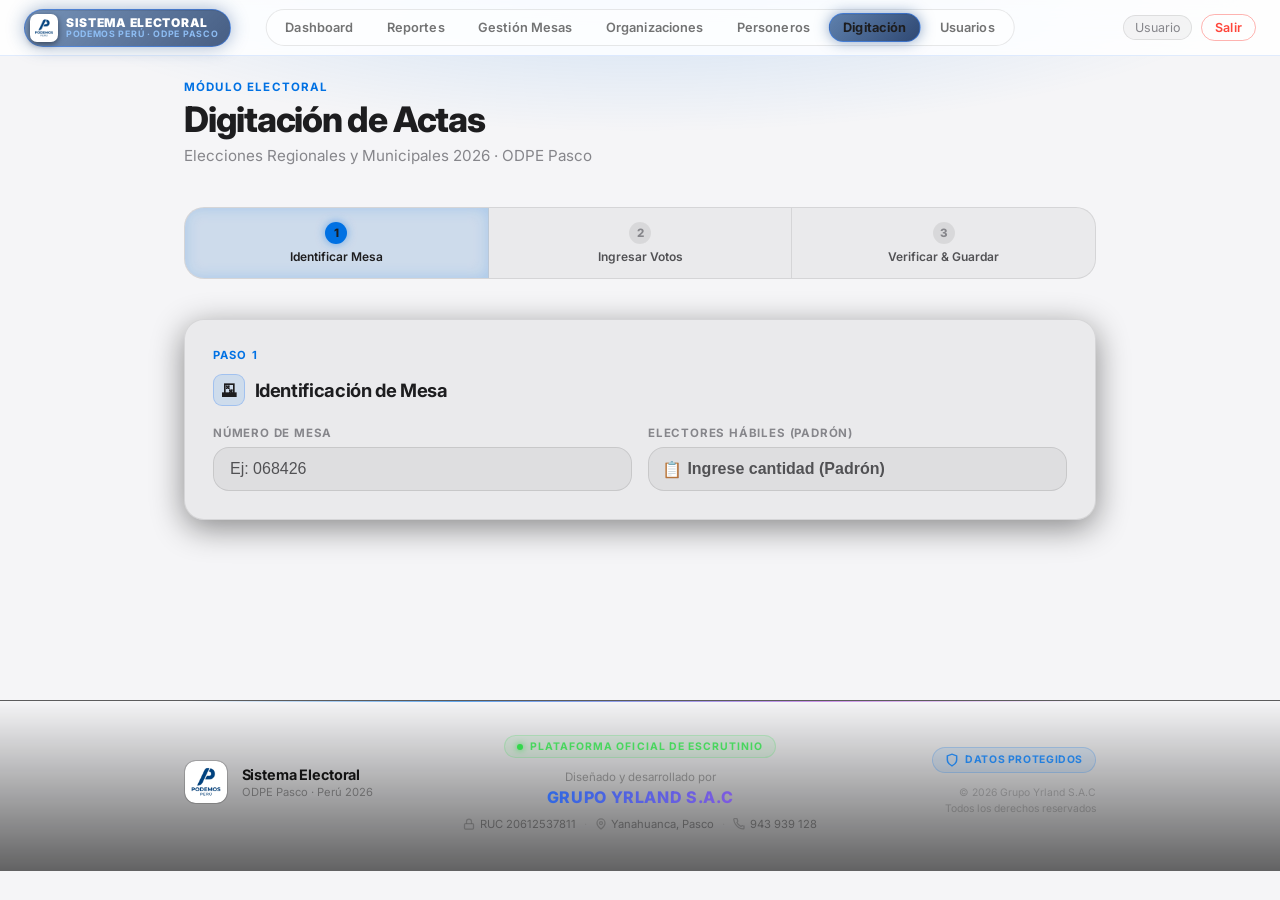
==== commit 00d1c84e: "letras" ====
--- a/index.html
+++ b/index.html
@@ -10,7 +10,7 @@
     <meta name="description" content="Digitación y cómputo de votos por organización política. Elecciones Regionales 2026 - ODPE Pasco.">
     <link rel="preconnect" href="https://fonts.googleapis.com">
     <link href="https://fonts.googleapis.com/css2?family=Inter:wght@300;400;500;600;700;800&display=swap" rel="stylesheet">
-    <link rel="stylesheet" href="css/style.css?v=6">
+    <link rel="stylesheet" href="css/style.css?v=7">
     <style>
         /* ═══════════════════════════════════
            DESIGN TOKENS — Apple Dark
@@ -173,7 +173,7 @@
             position:fixed;top:0;left:0;right:0;z-index:1000;
             display:flex;align-items:center;justify-content:space-between;
             padding:0 1.5rem;height:56px;
-            background:rgba(0, 0, 0, 0.82);
+            background: rgba(255, 255, 255, 0.84);
             backdrop-filter:saturate(180%) blur(24px);
             -webkit-backdrop-filter:saturate(180%) blur(24px);
             border-bottom:1px solid rgba(59,130,246,0.15);
@@ -205,13 +205,13 @@
             white-space:nowrap;
         }
         .navbar-links a:hover{
-            color:white;
+            color:#1d1d1f;
             background:rgba(59,130,246,0.12);
             border-color:rgba(59,130,246,0.35);
             box-shadow:0 0 10px rgba(59,130,246,0.2);
         }
         .navbar-links a.active{
-            color:white;
+            color:#1d1d1f;
             background:linear-gradient(135deg,rgba(27,75,138,0.65),rgba(10,40,90,0.8));
             border-color:rgba(59,130,246,0.6);
             box-shadow:0 0 14px rgba(27,75,138,0.5), inset 0 0.5px 0 rgba(0, 0, 0, 0.1);
@@ -230,7 +230,7 @@
             font-size:0.8rem;font-weight:600;cursor:pointer;transition:var(--t);
             letter-spacing:0.02em;
         }
-        .btn-logout:hover{background:var(--err);color:white;border-color:var(--err);box-shadow:0 0 12px rgba(255,69,58,0.4);}
+        .btn-logout:hover{background:var(--err);color:#1d1d1f;border-color:var(--err);box-shadow:0 0 12px rgba(255,69,58,0.4);}
 
         /* ── PAGE WRAPPER ── */
         .page{
@@ -270,8 +270,8 @@
             margin:0 auto 0.3rem;font-size:0.72rem;font-weight:800;
             background:rgba(0, 0, 0, 0.08);line-height:22px;
         }
-        .step.active .step-num{background:var(--accent);color:white;}
-        .step.done .step-num{background:var(--ok);color:white;}
+        .step.active .step-num{background:var(--accent);color:#1d1d1f;}
+        .step.done .step-num{background:var(--ok);color:#1d1d1f;}
 
         /* ── SECTION CARD ── */
         .section-card{
@@ -499,7 +499,7 @@
         .btn-submit{
             width:100%;margin-top:1.5rem;padding:1rem;
             background:var(--accent);border:none;border-radius:14px;
-            color:white;font-size:1rem;font-weight:700;letter-spacing:0.01em;
+            color:#1d1d1f;font-size:1rem;font-weight:700;letter-spacing:0.01em;
             cursor:pointer;transition:var(--t);
             display:flex;align-items:center;justify-content:center;gap:0.5rem;
         }
@@ -541,7 +541,7 @@
         /* Spinner */
         .spinner{
             display:inline-block;width:16px;height:16px;
-            border:2px solid rgba(0, 0, 0, 0.15);border-top-color:white;
+            border:2px solid rgba(0, 0, 0, 0.15);border-top-color:#1d1d1f;
             border-radius:50%;animation:spin 0.7s linear infinite;
         }
         @keyframes spin{to{transform:rotate(360deg);}}
@@ -863,8 +863,8 @@
     <span id="toastMsg">Guardado</span>
 </div>
 
-<script src="js/auth.js?v=36"></script>
-<script src="js/app.js?v=42"></script>
+<script src="js/auth.js?v=37"></script>
+<script src="js/app.js?v=43"></script>
 
 
 <!-- ════ FOOTER PREMIUM ════ -->
--- a/css/style.css
+++ b/css/style.css
@@ -73,7 +73,7 @@
     justify-content: space-between !important;
     padding: 0 1.5rem !important;
     height: 56px !important;
-    background: rgba(0, 0, 0, 0.84) !important;
+    background: rgba(255, 255, 255, 0.84) !important;
     backdrop-filter: saturate(180%) blur(24px) !important;
     -webkit-backdrop-filter: saturate(180%) blur(24px) !important;
     border-bottom: 1px solid rgba(59, 130, 246, 0.15) !important;
@@ -139,13 +139,13 @@
 
 /* Links Pill Group (Centro) */
 .navbar-links {
-    display: flex !important;
+display: flex !important;
     align-items: center !important;
     gap: 0.25rem !important;
     position: absolute !important;
     left: 50% !important;
     transform: translateX(-50%) !important;
-    background: rgba(0, 0, 0, 0.04) !important;
+    background: rgba(255, 255, 255, 0.5) !important;
     border: 0.5px solid rgba(0, 0, 0, 0.09) !important;
     border-radius: 26px !important;
     padding: 0.2rem 0.25rem !important;
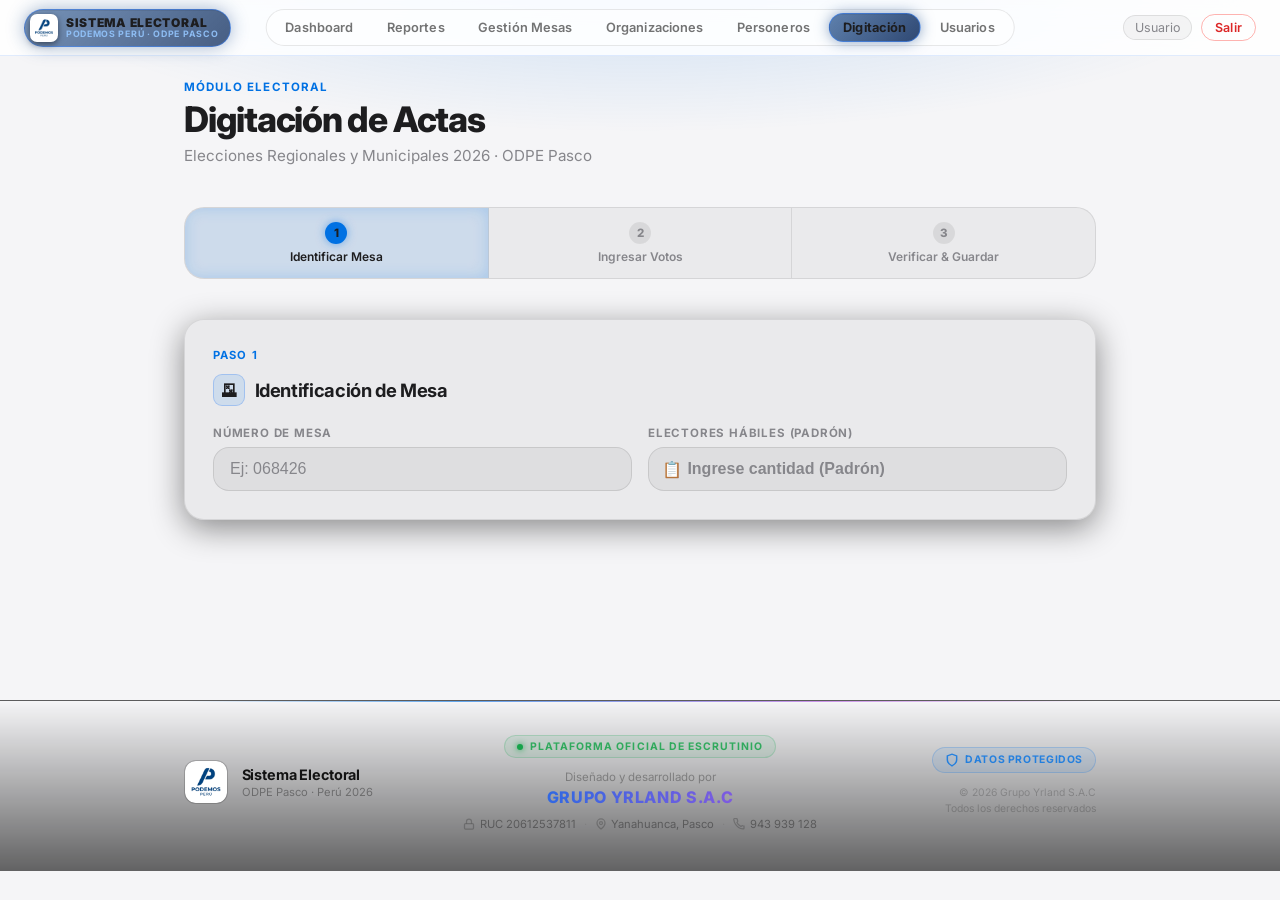
==== commit 8d5866d7: "fff" ====
--- a/index.html
+++ b/index.html
@@ -10,7 +10,7 @@
     <meta name="description" content="Digitación y cómputo de votos por organización política. Elecciones Regionales 2026 - ODPE Pasco.">
     <link rel="preconnect" href="https://fonts.googleapis.com">
     <link href="https://fonts.googleapis.com/css2?family=Inter:wght@300;400;500;600;700;800&display=swap" rel="stylesheet">
-    <link rel="stylesheet" href="css/style.css?v=7">
+    <link rel="stylesheet" href="css/style.css?v=10">
     <style>
         /* ═══════════════════════════════════
            DESIGN TOKENS — Apple Dark
@@ -27,15 +27,15 @@
             --accent-h:     #0077ed;
             --accent-glow:  rgba(0,113,227,0.3);
             --accent-light: rgba(0,113,227,0.12);
-            --text:         #f5f5f7;
+            --text: #1d1d1f;
             --text-2:       #86868b;
-            --text-3:       #515154;
-            --ok:           #32d74b;
-            --ok-light:     rgba(50,215,75,0.12);
-            --warn:         #ffd60a;
-            --warn-light:   rgba(255,214,10,0.12);
-            --err:          #ff453a;
-            --err-light:    rgba(255,69,58,0.12);
+            --text-3: #86868b;
+            --ok:           #16a34a;
+            --ok-light:     rgba(22,163,74,0.12);
+            --warn:         #d97706;
+            --warn-light:   rgba(217,119,6,0.12);
+            --err:          #dc2626;
+            --err-light:    rgba(220,38,38,0.12);
             --r:            16px;
             --r-lg:         20px;
             --shadow:       0 8px 32px rgba(0,0,0,0.55);
@@ -57,14 +57,14 @@
 
         /* ── MESA FIELD STATES ── */
         .field-input.mesa-ok{
-            border-color:rgba(50,215,75,0.5) !important;
-            background:rgba(50,215,75,0.06) !important;
-            box-shadow:0 0 0 3px rgba(50,215,75,0.18) !important;
+            border-color:rgba(22,163,74,0.5) !important;
+            background:rgba(22,163,74,0.06) !important;
+            box-shadow:0 0 0 3px rgba(22,163,74,0.18) !important;
         }
         .field-input.mesa-err{
-            border-color:rgba(255,69,58,0.55) !important;
-            background:rgba(255,69,58,0.06) !important;
-            box-shadow:0 0 0 3px rgba(255,69,58,0.18) !important;
+            border-color:rgba(220,38,38,0.55) !important;
+            background:rgba(220,38,38,0.06) !important;
+            box-shadow:0 0 0 3px rgba(220,38,38,0.18) !important;
         }
         .mesa-feedback{
             margin-top:0.55rem;
@@ -77,14 +77,14 @@
         @keyframes feedIn{from{opacity:0;transform:translateY(-6px);}to{opacity:1;transform:translateY(0);}}
         .mesa-feedback.ok{
             display:flex;
-            background:rgba(50,215,75,0.1);
-            border:0.5px solid rgba(50,215,75,0.25);
+            background:rgba(22,163,74,0.1);
+            border:0.5px solid rgba(22,163,74,0.25);
             color:var(--ok);
         }
         .mesa-feedback.err{
             display:flex;
-            background:rgba(255,69,58,0.1);
-            border:0.5px solid rgba(255,69,58,0.25);
+            background:rgba(220,38,38,0.1);
+            border:0.5px solid rgba(220,38,38,0.25);
             color:var(--err);
         }
         .mesa-feedback.loading{
@@ -225,12 +225,12 @@
             padding:0.3rem 0.75rem;border-radius:20px;
         }
         .btn-logout{
-            background:transparent;border:0.5px solid rgba(255,69,58,0.4);
+            background:transparent;border:0.5px solid rgba(220,38,38,0.4);
             color:var(--err);padding:0.35rem 0.85rem;border-radius:20px;
             font-size:0.8rem;font-weight:600;cursor:pointer;transition:var(--t);
             letter-spacing:0.02em;
         }
-        .btn-logout:hover{background:var(--err);color:#1d1d1f;border-color:var(--err);box-shadow:0 0 12px rgba(255,69,58,0.4);}
+        .btn-logout:hover{background:var(--err);color:#1d1d1f;border-color:var(--err);box-shadow:0 0 12px rgba(220,38,38,0.4);}
 
         /* ── PAGE WRAPPER ── */
         .page{
@@ -305,7 +305,7 @@
             font-size:0.72rem;font-weight:700;letter-spacing:0.07em;
             text-transform:uppercase;color:var(--text-2);
         }
-        .field-input{
+        .field-input {
             background:rgba(0, 0, 0, 0.05);border:0.5px solid rgba(0, 0, 0, 0.1);
             border-radius:var(--r);padding:0.75rem 1rem;
             color:var(--text);font-size:1rem;font-weight:500;
@@ -315,14 +315,14 @@
         .field-input:focus{
             border-color:var(--accent);background:rgba(0,113,227,0.07);
             box-shadow:0 0 0 3px var(--accent-glow);
-        }
-        select.field-input{cursor:pointer;}
+         color: #1d1d1f;}
+        select.field-input {cursor:pointer;}
         select.field-input option{background:#1c1c1e;color:var(--text);}
 
         /* ── MESA INFO CHIP (carga desde API) ── */
         .mesa-chip{
             margin-top:0.75rem;padding:0.6rem 1rem;
-            background:var(--ok-light);border:0.5px solid rgba(50,215,75,0.22);
+            background:var(--ok-light);border:0.5px solid rgba(22,163,74,0.22);
             border-radius:var(--r);font-size:0.82rem;color:var(--ok);
             display:none;align-items:center;gap:0.5rem;
         }
@@ -419,7 +419,7 @@
         }
         .btn-step:hover{background:var(--accent-light);color:var(--accent);border-color:rgba(0,113,227,0.3);}
         .btn-step:active{transform:scale(0.9);}
-        .btn-step.minus:hover{background:var(--err-light);color:var(--err);border-color:rgba(255,69,58,0.3);}
+        .btn-step.minus:hover{background:var(--err-light);color:var(--err);border-color:rgba(220,38,38,0.3);}
 
         /* Cuando el input tiene valor > 0 */
         .party-card.has-votes{border-color:rgba(0,113,227,0.3);}
@@ -456,9 +456,9 @@
             border:0.5px solid rgba(0, 0, 0, 0.08);
             background:rgba(0, 0, 0, 0.03);
         }
-        .validation-box.ok{background:var(--ok-light);border-color:rgba(50,215,75,0.3);}
-        .validation-box.err{background:var(--err-light);border-color:rgba(255,69,58,0.3);}
-        .validation-box.warn{background:var(--warn-light);border-color:rgba(255,214,10,0.3);}
+        .validation-box.ok{background:var(--ok-light);border-color:rgba(22,163,74,0.3);}
+        .validation-box.err{background:var(--err-light);border-color:rgba(220,38,38,0.3);}
+        .validation-box.warn{background:var(--warn-light);border-color:rgba(217,119,6,0.3);}
         .validation-box.info{background:rgba(0,113,227,0.12);border-color:rgba(59,130,246,0.35);}
         .val-left{display:flex;align-items:center;gap:0.6rem;flex-wrap:wrap;}
         .val-icon{font-size:1.2rem;}
@@ -535,8 +535,8 @@
             white-space:nowrap;box-shadow:var(--shadow);
         }
         .toast.show{transform:translateX(-50%) translateY(0);}
-        .toast.success{border-color:rgba(50,215,75,0.3);}
-        .toast.error{border-color:rgba(255,69,58,0.3);}
+        .toast.success{border-color:rgba(22,163,74,0.3);}
+        .toast.error{border-color:rgba(220,38,38,0.3);}
 
         /* Spinner */
         .spinner{
@@ -641,7 +641,7 @@
                 </div>
 
                 <!-- Info del Personero (Se muestra dinámicamente) -->
-                <div class="field-group" id="personeroBox" style="display: none; grid-column: 1 / -1; background: rgba(50,215,75,0.08); border: 1px solid rgba(50,215,75,0.2); border-radius: var(--radius-md); padding: 1rem; margin-top: 0.5rem;">
+                <div class="field-group" id="personeroBox" style="display: none; grid-column: 1 / -1; background: rgba(22,163,74,0.08); border: 1px solid rgba(22,163,74,0.2); border-radius: var(--radius-md); padding: 1rem; margin-top: 0.5rem;">
                     <div style="display: flex; align-items: center; gap: 0.75rem;">
                         <div style="font-size: 2rem;">👤</div>
                         <div>
@@ -680,7 +680,7 @@
             </div>
 
             <!-- Banner llamativo de bloqueo -->
-            <div id="alertLockContainer" style="display:none; background:linear-gradient(135deg, rgba(255,159,10,0.2), rgba(255,69,58,0.1)); border:1px solid rgba(255,159,10,0.5); padding:1.25rem; border-radius:12px; margin-bottom:1.5rem; align-items:flex-start; gap:1rem; box-shadow: 0 4px 16px rgba(255,159,10,0.15);">
+            <div id="alertLockContainer" style="display:none; background:linear-gradient(135deg, rgba(255,159,10,0.2), rgba(220,38,38,0.1)); border:1px solid rgba(255,159,10,0.5); padding:1.25rem; border-radius:12px; margin-bottom:1.5rem; align-items:flex-start; gap:1rem; box-shadow: 0 4px 16px rgba(255,159,10,0.15);">
                 <div style="font-size:2rem; line-height:1;">⚠️</div>
                 <div>
                     <h4 style="color:#ff9f0a; font-size:1rem; margin-bottom:0.3rem; font-weight:800; text-transform:uppercase; letter-spacing:0.05em;">Atención: Datos ya registrados</h4>
@@ -846,12 +846,12 @@
     <div id="adminPanel" style="display: none; margin-top: 2rem; background: rgba(255,59,48,0.05); border: 1px solid rgba(255,59,48,0.2); border-radius: 20px; padding: 1.5rem; backdrop-filter: blur(16px);">
         <div style="display: flex; align-items: center; justify-content: space-between; flex-wrap: wrap; gap: 1rem;">
             <div>
-                <h3 style="font-size: 1.1rem; font-weight: 800; color: #ff453a; display: flex; align-items: center; gap: 0.5rem; margin-bottom: 0.2rem;">
+                <h3 style="font-size: 1.1rem; font-weight: 800; color: #dc2626; display: flex; align-items: center; gap: 0.5rem; margin-bottom: 0.2rem;">
                     <span>⚠️</span> Zona de Peligro: Reiniciar Proceso Electoral
                 </h3>
                 <p style="font-size: 0.85rem; color: #86868b;">Esta acción eliminará todas las actas digitadas y vaciará los votos. Se usa para iniciar un nuevo escrutinio desde cero.</p>
             </div>
-            <button id="btnLimpiarProceso" style="background: rgba(255,69,58,0.15); color: #ff453a; border: 1px solid rgba(255,69,58,0.4); padding: 0.7rem 1.2rem; border-radius: 12px; font-size: 0.85rem; font-weight: 700; cursor: pointer; transition: all 0.2s ease;">
+            <button id="btnLimpiarProceso" style="background: rgba(220,38,38,0.15); color: #dc2626; border: 1px solid rgba(220,38,38,0.4); padding: 0.7rem 1.2rem; border-radius: 12px; font-size: 0.85rem; font-weight: 700; cursor: pointer; transition: all 0.2s ease;">
                 Limpiar Proceso Electoral
             </button>
         </div>
@@ -863,8 +863,8 @@
     <span id="toastMsg">Guardado</span>
 </div>
 
-<script src="js/auth.js?v=37"></script>
-<script src="js/app.js?v=43"></script>
+<script src="js/auth.js?v=40"></script>
+<script src="js/app.js?v=46"></script>
 
 
 <!-- ════ FOOTER PREMIUM ════ -->
@@ -995,9 +995,9 @@
     font-weight: 700;
     letter-spacing: 0.1em;
     text-transform: uppercase;
-    color: rgba(50,215,75,0.85);
-    background: rgba(50,215,75,0.08);
-    border: 0.5px solid rgba(50,215,75,0.2);
+    color: rgba(22,163,74,0.85);
+    background: rgba(22,163,74,0.08);
+    border: 0.5px solid rgba(22,163,74,0.2);
     border-radius: 30px;
     padding: 0.25rem 0.75rem;
     margin-bottom: 0.75rem;
@@ -1006,8 +1006,8 @@
     width: 6px;
     height: 6px;
     border-radius: 50%;
-    background: #32d74b;
-    box-shadow: 0 0 6px #32d74b;
+    background: #16a34a;
+    box-shadow: 0 0 6px #16a34a;
     animation: pulseDot 2s ease-in-out infinite;
 }
 @keyframes pulseDot {
--- a/css/style.css
+++ b/css/style.css
@@ -50,9 +50,9 @@
     --text:          #1d1d1f;
     --text-2:        #86868b;
     --text-3:        #86868b;
-    --ok:            #32d74b;
-    --err:           #ff453a;
-    --warn:          #ffd60a;
+    --ok:            #16a34a;
+    --err:           #dc2626;
+    --warn:          #d97706;
     --r-sm:          8px;
     --r:             14px;
     --r-lg:          20px;
@@ -123,7 +123,7 @@
     font-weight: 900 !important;
     letter-spacing: 0.06em !important;
     text-transform: uppercase !important;
-    color: #ffffff !important;
+    color: #1d1d1f !important;
     text-shadow: none !important;
     white-space: nowrap !important;
 }
@@ -197,7 +197,7 @@
 .btn-logout {
     background: transparent !important;
     border: 0.5px solid rgba(255, 69, 58, 0.4) !important;
-    color: #ff453a !important;
+    color: #dc2626 !important;
     padding: 0.32rem 0.8rem !important;
     border-radius: 20px !important;
     font-size: 0.78rem !important;
@@ -208,9 +208,9 @@
     font-family: inherit !important;
 }
 .btn-logout:hover {
-    background: #ff453a !important;
+    background: #dc2626 !important;
     color: #1d1d1f !important;
-    border-color: #ff453a !important;
+    border-color: #dc2626 !important;
     box-shadow: 0 0 12px rgba(255, 69, 58, 0.45) !important;
 }
 
@@ -237,7 +237,7 @@
     display: none;
     position: fixed;
     top: 56px; left: 0; right: 0;
-    background: rgba(12, 14, 20, 0.96);
+    background: rgba(255, 255, 255, 0.96);
     backdrop-filter: blur(24px);
     -webkit-backdrop-filter: blur(24px);
     border-bottom: 1px solid rgba(59, 130, 246, 0.2);
@@ -521,7 +521,7 @@
     box-shadow: 0 0 0 3px var(--accent-glow);
 }
 .select-filter option {
-    background: #14161f;
+    background: #ffffff;
     color: #1d1d1f;
 }
 
@@ -599,7 +599,7 @@
 }
 .badge.contabilizada {
     background: rgba(50, 215, 75, 0.14) !important;
-    color: #32d74b !important;
+    color: #16a34a !important;
     border: 0.5px solid rgba(50, 215, 75, 0.35) !important;
 }
 .badge.digitada {
@@ -609,7 +609,7 @@
 }
 .badge.observada {
     background: rgba(255, 69, 58, 0.14) !important;
-    color: #ff453a !important;
+    color: #dc2626 !important;
     border: 0.5px solid rgba(255, 69, 58, 0.35) !important;
 }
 .badge.falta,
@@ -636,7 +636,7 @@
 }
 .progress-bar-fill {
     height: 100%;
-    background: linear-gradient(90deg, #0071e3, #32d74b);
+    background: linear-gradient(90deg, #0071e3, #16a34a);
     border-radius: 99px;
     transition: width 0.6s ease;
 }
